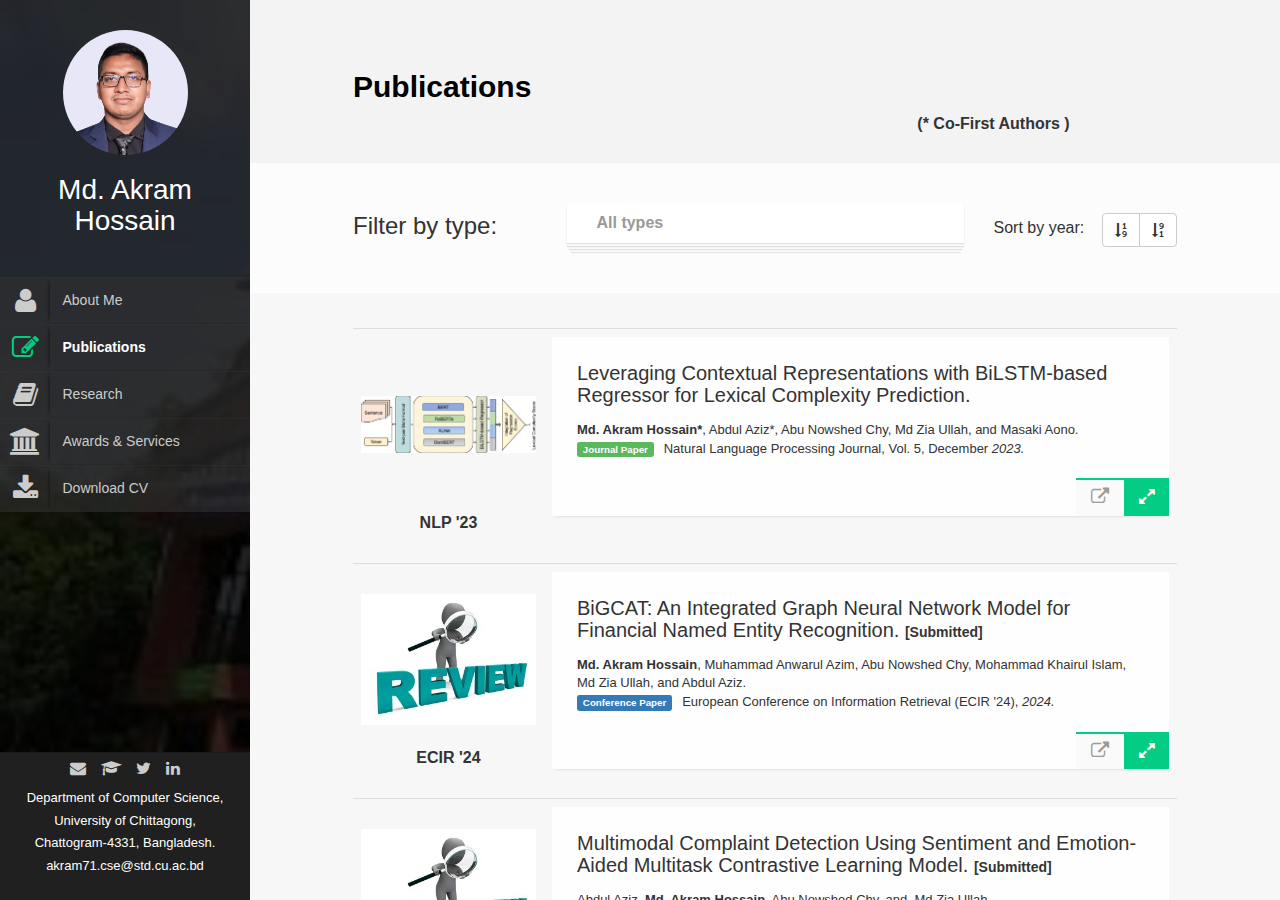
==== publication.html @ 268b3aa7 "update awards page" ====
<!DOCTYPE html>
<html lang="en">
    
<!-- Mirrored from www.cs.stanford.edu/~vinod/publication.html by HTTrack Website Copier/3.x [XR&CO'2014], Sat, 10 Jul 2021 14:26:37 GMT -->
<head>
        <title>Akram Hossain's publications</title>
        <meta http-equiv="Content-Type" content="text/html; charset=UTF-8">
        <meta name="author" content="owwwlab.com">
        <meta name="viewport" content="width=device-width, initial-scale=1, maximum-scale=1">
        
        <meta name="description" content="A theme for faculty profile page" />
        <meta name="keywords" content="faculty profile, theme,css, html, jquery, transition, transform, 3d, css3" />

        <link rel="shortcut icon" href="https://www.cs.stanford.edu/favicon.ico">

        <!--CSS styles-->
        <link rel="stylesheet" href="css/bootstrap.css">
        <link rel="stylesheet" href="css/font-awesome.min.css">  
        <link rel="stylesheet" href="css/perfect-scrollbar-0.4.5.min.css">
        <link rel="stylesheet" href="css/magnific-popup.css">
        <link rel="stylesheet" href="css/style.css">
        <link id="theme-style" rel="stylesheet" href="css/styles/default.css">

        
        <!--/CSS styles-->
        <!--Javascript files-->
        <script type="text/javascript" src="js/jquery-1.11.3.min.js"></script>
        <script type="text/javascript" src="js/TweenMax.min.js"></script>
        <script type="text/javascript" src="js/jquery.touchSwipe.min.js"></script>
        <script type="text/javascript" src="js/jquery.carouFredSel-6.2.1-packed.js"></script>
        
        <script type="text/javascript" src="js/modernizr.custom.63321.js"></script>
        <script type="text/javascript" src="js/jquery.dropdownit.js"></script>

        <script type="text/javascript" src="js/ScrollToPlugin.min.js"></script>

        <script type="text/javascript" src="js/bootstrap.min.js"></script>

        <script type="text/javascript" src="js/jquery.mixitup.min.js"></script>

        <script type="text/javascript" src="js/masonry.min.js"></script>

        <script type="text/javascript" src="js/perfect-scrollbar-0.4.5.with-mousewheel.min.js"></script>
        <script type="text/javascript" src="js/jquery.nicescroll.min.js"></script>
        
        <script type="text/javascript" src="js/magnific-popup.js"></script>
        <script type="text/javascript" src="js/custom.js"></script>

        <!--/Javascript files-->

    </head>
    <body>

        <div id="wrapper">
            <a href="#sidebar" class="mobilemenu"><i class="fa fa-reorder"></i></a>

            <div id="sidebar">
                <div id="sidebar-wrapper">
                    <div id="sidebar-inner">
                        <!-- Profile/logo section-->
                        <div id="profile" class="clearfix">
                            <div class="portrate hidden-xs"></div>
                            <div class="title">
                                <h2>Md. Akram Hossain</h2>
                                <!-- <h3>Stanford University</h3> -->
                                <!-- <h4><font color="white">vinodkpg@</font></h4> -->
                            </div>   
                        </div>
                        <!-- /Profile/logo section-->

                        <!-- Main navigation-->
                        <div id="main-nav">
                            <ul id="navigation">
                                <li>
                                  <a href="index.html">
                                    <i class="fa fa-user"></i>
                                    <div class="text">About Me</div>
                                  </a>
                                </li>  
                                
                      <!--           <li>
                                  <a href="research.html">
                                    <i class="fa fa-book"></i>
                                    <div class="text">Research</div>
                                  </a>
                                </li>  -->
                                
                                <li class="currentmenu">
                                  <a href="publication.html">
                                    <i class="fa fa-edit"></i>
                                    <div class="text">Publications</div>
                                  </a>
                                </li> 

                                <li>
                                    <a href="research.html">
                                      <i class="fa fa-book"></i>
                                      <div class="text">Research</div>
                                    </a>
                                </li>

                                <li>
                                  <a href="talks.html">
                                    <i class="fa fa-university"></i>
                                    <div class="text">Awards & Services</div>
                                  </a>
                                </li>

                                <!-- <li>
                                  <a href="teaching.html">
                                    <i class="fa fa-graduation-cap"></i>
                                    <div class="text">Teaching</div>
                                  </a>
                                </li> -->

                                <!-- <li>
                                  <a href="contact.html">
                                      <i class="fa fa-calendar"></i>
                                      <div class="text">Contact Me</div>
                                  </a>
                                </li> -->

                                <li class="external">
                                  <a href="Akram_cv.pdf">
                                      <i class="fa fa-download"></i>
                                      <div class="text">Download CV</div>
                                  </a>
                                </li>
                            </ul>
                        </div>
                        <!-- /Main navigation-->
                        <!-- Sidebar footer -->
                        <div id="sidebar-footer">
                            <div class="social-icons">
                                <ul>
                                    <!-- <li><a href=""><i class="fa fa-facebook"></i></a></li> -->
                                    <li><a href="mailto:akram.hossain.cse.cu@gmail.com"><i class="fa fa-envelope"></i></a></li>
                                    <li><a href="https://scholar.google.com/citations?user=VgYvKn0AAAAJ&hl=en"><i class='fa fa-graduation-cap'></i></a></li>
                                    <li><a href="https://twitter.com/AkramHossain_cu"><i class="fa fa-twitter"></i></a></li>
                                    <li><a href="https://www.linkedin.com/in/md-akram-hossain-661195199/"><i class="fa fa-linkedin"></i></a></li>
                                </ul>                                 
                            </div>
                        <div>
                            <font size="2.5" color="white">
                                Department of Computer Science, </br>
                                University of Chittagong, </br>
                                Chattogram-4331, Bangladesh. </br>
                                akram71.cse@std.cu.ac.bd </br>
                            </font>
                            </br>
                        </div>                    
                        </div>
                        <!-- /Sidebar footer -->
                    </div>
                </div>
            </div>

            <div id="main">
            
                <div id="publications" class="page">
                    <!-- <div class="page-container"> -->
                        <div class="pageheader">
                            <h2 class="title">Publications</h2>
                                                            <div class="col-sm-8 col-sm-offset-8 col-md-8 col-md-offset-8">
                                                               <strong>(* Co-First Authors )</strong> 
                                                            </div>                            
<!--                             <div class="headercontent">
                                <div class="section-container">
                                    <h2 class="title">Publications</h2>
                                </div>
                            </div> -->
                        </div>

                        <div class="pagecontents">
                            
                            <div class="section color-1" id="filters">
                                <div class="section-container">
                                    <div class="row">
                                        
                                        <div class="col-md-3">
                                            <h3>Filter by type:</h3>
                                        </div>
                                        <div class="col-md-6">
                                            <select id="cd-dropdown" name="cd-dropdown" class="cd-select">
                                                <option class="filter" value="all" selected>All types</option>
                                                <option class="filter" value="jpaper">Jounal Papers</option>
                                                <option class="filter" value="cpaper">Conference Papers</option>
                                                <option class="filter" value="wpaper">Workshop Papers</option>
                                                <!-- <option class="filter" value="dpaper">Demo Papers</option>
                                                <option class="filter" value="ppaper">Preprints</option> -->
                                                <!-- <option class="filter" value="bookchapter">Book Chapters</option> -->
                                                <!-- <option class="filter" value="book">Books</option> -->
                                                <option class="filter" value="report">Poster</option>
                                                <!-- <option class="filter" value="tpaper">Technical Papers</option> -->
                                            </select>
                                        </div>
                                        
                                        <div class="col-md-3" id="sort">
                                            <span>Sort by year:</span>
                                            <div class="btn-group pull-right"> 

                                                <button type="button" data-sort="data-year" data-order="desc" class="sort btn btn-default"><i class="fa fa-sort-numeric-asc"></i></button>
                                                <button type="button" data-sort="data-year" data-order="asc" class="sort btn btn-default"><i class="fa fa-sort-numeric-desc"></i></button>
                                            </div>
                                        </div>    
                                    </div>
                                </div>
                            </div>

                            <div class="section color-2" id="pub-grid">
                                <div class="section-container">
                                    
                                    <div class="row">
                                        <div class="col-md-12">
                                            <div class="pitems">

                                                <div class="item mix jpaper" data-year="2023.11">
                                                    <table class="table papers" style="margin-top: 15px;">
                                                    <tr>
                                                        <td><div class="pub_cont centerImage"><img class="fill-horiz" src="img/pubs/lcp_journal-2023.jpg"></div><center><strong>NLP '23</strong></center>
                                                        <!-- <div class="pub_cont centerImage"></div> -->
                                                        </td>
                                                        <td>
                                                            <div class="pubmain">
                                                                <div class="pubassets">
                                                                    
                                                                    <a href="#" class="pubcollapse">
                                                                        <i class="fa fa-expand"></i>
                                                                    </a>
                                                                    <a href="https://doi.org/10.1016/j.nlp.2023.100039" class="tooltips" title="External link" target="_blank">
                                                                        <i class="fa fa-external-link"></i>
                                                                    </a>
                                                                    <!-- <a href="https://pnas.altmetric.com/details/20836560/news" class="tooltips" title="News Media" target="_blank">
                                                                        <i class="fa fa-newspaper-o"></i>
                                                                    </a>     -->                                                                
                                                                    <!-- <a href="http://www.pnas.org/content/114/25/6521.full.pdf" class="tooltips" title="Download" target="_blank">
                                                                        <i class="fa fa-cloud-download"></i>
                                                                    </a> -->
                                                                    
                                                                </div>

                                                                <h4 class="pubtitle">Leveraging Contextual Representations with BiLSTM-based Regressor for Lexical Complexity Prediction. </h4>
                                                                <div class="pubauthor"><strong>Md. Akram Hossain*</strong>, Abdul Aziz*, Abu Nowshed Chy, Md Zia Ullah, and Masaki Aono.</div>
                                                                <div class="pubcite"><span class="label label-success">Journal Paper</span>Natural Language Processing Journal, Vol. 5, December <em>2023.</em></div>
                                                                </br>
                                                            </div>
                                                            <div class="pubdetails">
                                                                <h4>Abstract</h4>
                                                                <p>Lexical complexity prediction (LCP) determines the complexity level of words or phrases in a sentence. LCP has a significant impact on the enhancement of language translations, readability assessment, and text generation. However, the domain-specific technical word, the complex grammatical structure, the polysemy problem, the inter-word relationship, and dependencies make it challenging to determine the complexity of words or phrases. In this paper, we propose an integrated transformer regressor model named ITRM-LCP to estimate the lexical complexity of words and phrases where diverse contextual features are extracted from various transformer models. The transformer models are fine-tuned using the text-pair data. Then, a bidirectional LSTM-based regressor module is plugged on top of each transformer to learn the long-term dependencies and estimate the complexity scores. The predicted scores of each module are then aggregated to determine the final complexity score. We assess our proposed model using two benchmark datasets from shared tasks. Experimental findings demonstrate that our ITRM-LCP model obtains 10.2% and 8.2% improvement on the news and Wikipedia corpus of the CWI-2018 dataset, compared to the top-performing systems (DAT, CAMB, and TMU). Additionally, our ITRM-LCP model surpasses state-of-the-art LCP systems (DeepBlueAI, JUST-BLUE) by 1.5% and 1.34% for single and multi-word LCP tasks defined in the SemEval LCP-2021 task.</p>
                                                            </div>
                                                        </td>
                                                    </tr>
                                                    </table>
                                                </div>

                                                <div class="item mix cpaper" data-year="2023.10">
                                                    <table class="table papers" style="margin-top: 15px;">
                                                    <tr>
                                                        <td><div class="pub_cont centerImage"><img class="fill-horiz" src="img/pubs/inreview.jpg"></div><center><strong>ECIR '24</strong></center>
                                                        <!-- <div class="pub_cont centerImage"></div> -->
                                                        </td>
                                                        <td>
                                                            <div class="pubmain">
                                                                <div class="pubassets">
                                                                    
                                                                    <a href="#" class="pubcollapse">
                                                                        <i class="fa fa-expand"></i>
                                                                    </a>
                                                                    <a href="#" class="tooltips" title="External link" target="_blank">
                                                                        <i class="fa fa-external-link"></i>
                                                                    </a>
                                                                    <!-- <a href="https://pnas.altmetric.com/details/20836560/news" class="tooltips" title="News Media" target="_blank">
                                                                        <i class="fa fa-newspaper-o"></i>
                                                                    </a>     -->                                                                
                                                                    <!-- <a href="http://www.pnas.org/content/114/25/6521.full.pdf" class="tooltips" title="Download" target="_blank">
                                                                        <i class="fa fa-cloud-download"></i>
                                                                    </a> -->
                                                                    
                                                                </div>

                                                                <h4 class="pubtitle">BiGCAT: An Integrated Graph Neural Network Model for Financial Named Entity Recognition. <span class="custom-h6"><strong>[Submitted]</strong></span></h4>
                                                                <div class="pubauthor"><strong>Md. Akram Hossain</strong>, Muhammad Anwarul Azim, Abu Nowshed Chy, Mohammad Khairul Islam, Md Zia Ullah, and Abdul Aziz.</div>
                                                                <div class="pubcite"><span class="label label-primary">Conference Paper</span>European Conference on Information Retrieval (ECIR '24), <em>2024.</em></div>
                                                                </br>
                                                            </div>
                                                            <div class="pubdetails">
                                                                <h4>Abstract</h4>
                                                                <!-- <p>Metaphors are widely used in political rhetoric as an effective framing device. While the efficacy of specific metaphors such as the war metaphor in political discourse has been documented before, those studies often rely on small number of hand-coded instances of metaphor use. Larger-scale topic-agnostic studies are required to establish the general persuasiveness of metaphors as a device, and to shed light on the broader patterns that guide their persuasiveness. In this paper, we present a large-scale data-driven study of metaphors used in political discourse. We conduct this study on a publicly available dataset of over 85K posts made by 412 US politicians in their Facebook public pages, up until Feb 2017. Our contributions are threefold: we show evidence that metaphor use correlates with ideological leanings in complex ways that depend on concurrent political events such as winning or losing elections; we show that posts with metaphors elicit more engagement from their audience overall even after controlling for various socio-political factors such as gender and political party affiliation; and finally, we demonstrate that metaphoricity is indeed the reason for increased engagement of posts, through a fine-grained linguistic analysis of metaphorical vs. literal usages of 513 words across 70K posts.</p> -->
                                                            </div>
                                                        </td>
                                                    </tr>
                                                    </table>
                                                </div>  

                                                <div class="item mix cpaper" data-year="2023.10">
                                                    <table class="table papers" style="margin-top: 15px;">
                                                    <tr>
                                                        <td><div class="pub_cont centerImage"><img class="fill-horiz" src="img/pubs/inreview.jpg"></div><center><strong>NAACL '24</strong></center>
                                                        <!-- <div class="pub_cont centerImage"></div> -->
                                                        </td>
                                                        <td>
                                                            <div class="pubmain">
                                                                <div class="pubassets">
                                                                    
                                                                    <a href="#" class="pubcollapse">
                                                                        <i class="fa fa-expand"></i>
                                                                    </a>
                                                                    <a href="#" class="tooltips" title="External link" target="_blank">
                                                                        <i class="fa fa-external-link"></i>
                                                                    </a>
                                                                    <!-- <a href="https://pnas.altmetric.com/details/20836560/news" class="tooltips" title="News Media" target="_blank">
                                                                        <i class="fa fa-newspaper-o"></i>
                                                                    </a>     -->                                                                
                                                                    <!-- <a href="http://www.pnas.org/content/114/25/6521.full.pdf" class="tooltips" title="Download" target="_blank">
                                                                        <i class="fa fa-cloud-download"></i>
                                                                    </a> -->
                                                                    
                                                                </div>

                                                                <h4 class="pubtitle">Multimodal Complaint Detection Using Sentiment and Emotion-Aided Multitask Contrastive Learning Model. <span class="custom-h6"><strong>[Submitted]</strong></span></h4>
                                                                <div class="pubauthor">Abdul Aziz, <strong>Md. Akram Hossain</strong>, Abu Nowshed Chy, and, Md Zia Ullah.</div>
                                                                <div class="pubcite"><span class="label label-primary">Conference Paper</span>North American Chapter of the ACL (NAACL '24), <em>2024.</em></div>
                                                                </br>
                                                            </div>
                                                            <div class="pubdetails">
                                                                <h4>Abstract</h4>
                                                                <!-- <p>Metaphors are widely used in political rhetoric as an effective framing device. While the efficacy of specific metaphors such as the war metaphor in political discourse has been documented before, those studies often rely on small number of hand-coded instances of metaphor use. Larger-scale topic-agnostic studies are required to establish the general persuasiveness of metaphors as a device, and to shed light on the broader patterns that guide their persuasiveness. In this paper, we present a large-scale data-driven study of metaphors used in political discourse. We conduct this study on a publicly available dataset of over 85K posts made by 412 US politicians in their Facebook public pages, up until Feb 2017. Our contributions are threefold: we show evidence that metaphor use correlates with ideological leanings in complex ways that depend on concurrent political events such as winning or losing elections; we show that posts with metaphors elicit more engagement from their audience overall even after controlling for various socio-political factors such as gender and political party affiliation; and finally, we demonstrate that metaphoricity is indeed the reason for increased engagement of posts, through a fine-grained linguistic analysis of metaphorical vs. literal usages of 513 words across 70K posts.</p> -->
                                                            </div>
                                                        </td>
                                                    </tr>
                                                    </table>
                                                </div>

                                                <div class="item mix cpaper" data-year="2023.10">
                                                    <table class="table papers" style="margin-top: 15px;">
                                                    <tr>
                                                        <td><div class="pub_cont centerImage"><img class="fill-horiz" src="img/pubs/inreview.jpg"></div><center><strong>ECIR '24</strong></center>
                                                        <!-- <div class="pub_cont centerImage"></div> -->
                                                        </td>
                                                        <td>
                                                            <div class="pubmain">
                                                                <div class="pubassets">
                                                                    
                                                                    <a href="#" class="pubcollapse">
                                                                        <i class="fa fa-expand"></i>
                                                                    </a>
                                                                    <a href="#" class="tooltips" title="External link" target="_blank">
                                                                        <i class="fa fa-external-link"></i>
                                                                    </a>
                                                                    <!-- <a href="https://pnas.altmetric.com/details/20836560/news" class="tooltips" title="News Media" target="_blank">
                                                                        <i class="fa fa-newspaper-o"></i>
                                                                    </a>     -->                                                                
                                                                    <!-- <a href="http://www.pnas.org/content/114/25/6521.full.pdf" class="tooltips" title="Download" target="_blank">
                                                                        <i class="fa fa-cloud-download"></i>
                                                                    </a> -->
                                                                    
                                                                </div>

                                                                <h4 class="pubtitle">Sentiment and Emotion Analysis Using Transformer-based Multi-task Contrastive Learning Model on Code-mixed Tweets. <span class="custom-h6"><strong>[Submitted]</strong></span></h4>
                                                                <div class="pubauthor">Abdul Aziz, <strong>Md. Akram Hossain</strong>, and Abu Nowshed Chy.</div>
                                                                <div class="pubcite"><span class="label label-primary">Conference Paper</span>European Conference on Information Retrieval (ECIR '24), <em>2024.</em></div>
                                                                </br>
                                                            </div>
                                                            <div class="pubdetails">
                                                                <h4>Abstract</h4>
                                                                <!-- <p>Metaphors are widely used in political rhetoric as an effective framing device. While the efficacy of specific metaphors such as the war metaphor in political discourse has been documented before, those studies often rely on small number of hand-coded instances of metaphor use. Larger-scale topic-agnostic studies are required to establish the general persuasiveness of metaphors as a device, and to shed light on the broader patterns that guide their persuasiveness. In this paper, we present a large-scale data-driven study of metaphors used in political discourse. We conduct this study on a publicly available dataset of over 85K posts made by 412 US politicians in their Facebook public pages, up until Feb 2017. Our contributions are threefold: we show evidence that metaphor use correlates with ideological leanings in complex ways that depend on concurrent political events such as winning or losing elections; we show that posts with metaphors elicit more engagement from their audience overall even after controlling for various socio-political factors such as gender and political party affiliation; and finally, we demonstrate that metaphoricity is indeed the reason for increased engagement of posts, through a fine-grained linguistic analysis of metaphorical vs. literal usages of 513 words across 70K posts.</p> -->
                                                            </div>
                                                        </td>
                                                    </tr>
                                                    </table>
                                                </div>

                                                <div class="item mix wpaper" data-year="2023.9">
                                                    <table class="table papers" style="margin-top: 15px;">
                                                    <tr>
                                                        <td><div class="pub_cont centerImage"><img class="fill-horiz" src="img/pubs/checkthat2023.PNG"></div><center><strong>CheckThat! '23</strong></center>
                                                        <!-- <div class="pub_cont centerImage"></div> -->
                                                        </td>
                                                        <td>
                                                            <div class="pubmain">
                                                                <div class="pubassets">
                                                                    
                                                                    <a href="#" class="pubcollapse">
                                                                        <i class="fa fa-expand"></i>
                                                                    </a>
                                                                    <a href="https://www.dei.unipd.it/~faggioli/temp/CLEF2023-proceedings/paper-024.pdf" class="tooltips" title="External link" target="_blank">
                                                                        <i class="fa fa-external-link"></i>
                                                                    </a>
                                                                    <!-- <a href="https://pnas.altmetric.com/details/20836560/news" class="tooltips" title="News Media" target="_blank">
                                                                        <i class="fa fa-newspaper-o"></i>
                                                                    </a>     -->                                                                
                                                                    <!-- <a href="https://aclanthology.org/2022.case-1.19.pdf" class="tooltips" title="Download" target="_blank">
                                                                        <i class="fa fa-cloud-download"></i>
                                                                    </a> -->
                                                                    
                                                                </div>

                                                                <h4 class="pubtitle">CSECU-DSG at CheckThat! 2023: Transformer-based Fusion Approach for Multimodal and Multigenre Check-Worthiness. <span class="custom-h6"><strong>[1<sup>st</sup> place]</strong></span></h4>
                                                                <div class="pubauthor">Abdul Aziz, <strong>Md. Akram Hossain</strong>,  Abu Nowshed Chy.</div>
                                                                <div class="pubcite"><span class="label label-warning">Workshop Paper</span>CLEF workshop on Check-Worthiness, Subjectivity, Political Bias, Factuality, and Authority of News Articles and Their Sources (CheckThat!), <em>2023.</em></div>
                                                                </br>
                                                            </div>
                                                            <div class="pubdetails">
                                                                <h4>Abstract</h4>
                                                                <p>Check-worthiness is identifying verifiable factual claims present or not in content. It might be beneficial to automatically verify the political discourses, social media posts, and newspaper content. However, the multifaceted nature and hidden meaning of the content make it difficult to automatically identify the factual claims. To address these challenges, CheckThat! 2023 introduced a task to build automatic Check-worthiness classifiers in tweets with multimodal and multigenre settings. This paper presented our participation in CheckThat! 2023 Task 1. We perform fine-tuning on language-specific and vision pretrained transformer models to extract the visual-contextualized or contextualized features representation for the multimodal and multigenre check-worthiness task. We add a BiLSTM layer on top of the contextual features and concatenate it with the other visual or contextualized features to get an enrich unified representation. Later, we employ a multi-sample dropout strategy to predict a more accurate class label. Experimental results show that our proposed method achieved competitive performance among the participants and obtained 1st place in the multimodal Arabic check-worthiness task.</p>
                                                            </div>
                                                        </td>
                                                    </tr>
                                                    </table>
                                                </div>

                                                <div class="item mix wpaper" data-year="2023.7">
                                                    <table class="table papers" style="margin-top: 15px;">
                                                    <tr>
                                                        <td><div class="pub_cont centerImage"><img class="fill-horiz" src="img/pubs/valueval2023.PNG"></div><center><strong>SemEval '23</strong></center>
                                                        <!-- <div class="pub_cont centerImage"></div> -->
                                                        </td>
                                                        <td>
                                                            <div class="pubmain">
                                                                <div class="pubassets">
                                                                    
                                                                    <a href="#" class="pubcollapse">
                                                                        <i class="fa fa-expand"></i>
                                                                    </a>
                                                                    <a href="https://aclanthology.org/2023.semeval-1.274.pdf" class="tooltips" title="External link" target="_blank">
                                                                        <i class="fa fa-external-link"></i>
                                                                    </a>
                                                                    <!-- <a href="https://pnas.altmetric.com/details/20836560/news" class="tooltips" title="News Media" target="_blank">
                                                                        <i class="fa fa-newspaper-o"></i>
                                                                    </a>     -->                                                                
                                                                    <!-- <a href="https://aclanthology.org/2022.case-1.19.pdf" class="tooltips" title="Download" target="_blank">
                                                                        <i class="fa fa-cloud-download"></i>
                                                                    </a> -->
                                                                    
                                                                </div>

                                                                <h4 class="pubtitle">CSECU-DSG at SemEval-2023 Task 4: Fine-tuning DeBERTa Transformer Model with Cross-fold Training and Multi-sample Dropout for Human Values Identification.</h4>
                                                                <div class="pubauthor"><strong>Md. Akram Hossain*</strong>,  Abdul Aziz*, Abu Nowshed Chy.</div>
                                                                <div class="pubcite"><span class="label label-warning">Workshop Paper</span>SemEval workshop on Multi-lingual Human Value Detection in Texts (ValueEval), <em>2023.</em></div>
                                                                </br>
                                                            </div>
                                                            <div class="pubdetails">
                                                                <h4>Abstract</h4>
                                                                <p>Human values identification from a set of argument is becoming a prominent area of research in argument mining. Among some options, values convey what may be the most desirable and widely accepted answer. The diversity of human beliefs, random texture and implicit meaning within the arguments makes it more difficult to identify human values from the arguments. To address these challenges, SemEval-2023 Task 4 introduced a shared task ValueEval focusing on identifying human values categories based on given arguments. This paper presents our participation in this task where we propose a finetuned DeBERTa transformers-based classification approach to identify the desire human value category. We utilize different training strategy with the finetuned DeBERTa model to enhance contextual representation on this downstream task. Our proposed method achieved competitive performance among the participants’ methods.</p>
                                                            </div>
                                                        </td>
                                                    </tr>
                                                    </table>
                                                </div>

                                                <div class="item mix wpaper" data-year="2022.12">
                                                    <table class="table papers" style="margin-top: 15px;">
                                                    <tr>
                                                        <td><div class="pub_cont centerImage"><img class="fill-horiz" src="img/pubs/alta2022.PNG"></div><center><strong>ALTA '22</strong></center>
                                                        <!-- <div class="pub_cont centerImage"></div> -->
                                                        </td>
                                                        <td>
                                                            <div class="pubmain">
                                                                <div class="pubassets">
                                                                    
                                                                    <a href="#" class="pubcollapse">
                                                                        <i class="fa fa-expand"></i>
                                                                    </a>
                                                                    <a href="https://aclanthology.org/2022.alta-1.21.pdf" class="tooltips" title="External link" target="_blank">
                                                                        <i class="fa fa-external-link"></i>
                                                                    </a>
                                                                    <!-- <a href="https://pnas.altmetric.com/details/20836560/news" class="tooltips" title="News Media" target="_blank">
                                                                        <i class="fa fa-newspaper-o"></i>
                                                                    </a>     -->                                                                
                                                                    <!-- <a href="https://aclanthology.org/2022.case-1.19.pdf" class="tooltips" title="Download" target="_blank">
                                                                        <i class="fa fa-cloud-download"></i>
                                                                    </a> -->
                                                                    
                                                                </div>

                                                                <h4 class="pubtitle">Enhancing the DeBERTa Transformers Model for Classifying Sentences from Biomedical Abstracts. <span class="custom-h6"><strong>[2<sup>nd</sup> place]</strong></span></h4>
                                                                <div class="pubauthor"><strong>Md. Akram Hossain*</strong>,  Abdul Aziz*, Abu Nowshed Chy.</div>
                                                                <div class="pubcite"><span class="label label-warning">Workshop Paper</span>ALTA workshop on automatic sentence classifiers that can map the content of biomedical abstracts into a set of pre-defined categories, which are used for Evidence-Based Medicine (EBM), <em>2022.</em></div>
                                                                </br>
                                                            </div>
                                                            <div class="pubdetails">
                                                                <h4>Abstract</h4>
                                                                <p>Evidence-based medicine (EBM) is defined as making clinical decisions about individual patients based on the best available evidence. It is beneficial for making better clinical decisions, caring for patients and providing information about the therapy, prognosis, diagnosis, and other health care and  clinical issues. However, it is a challenging task to build an automatic sentence classifier for EBM owing to a lack of clinical context, uncertainty in medical knowledge, difficulty in finding the best evidence, and domain-specific words in the abstract of medical articles. To address these challenges, ALTA 2022 introduced a task to build automatic sentence classifiers for EBM that can map the content of biomedical abstracts into a set of pre-defined categories. This paper presents our participation in this task where we propose a transformers based classification approach to identify the category of the content from biomedical abstracts. We perform fine-tuning on DeBERTa pre-trained transformers model to extract the contextualized features representation. Later, we employ a multi-sample dropout strategy and 5-fold cross fold training to predict more accurate class label. Experimental results show that our proposed method achieved the competitive performance among the participants.</p>
                                                            </div>
                                                        </td>
                                                    </tr>
                                                    </table>
                                                </div>


                                                <div class="item mix wpaper" data-year="2022.12">
                                                    <table class="table papers" style="margin-top: 15px;">
                                                    <tr>
                                                        <td><div class="pub_cont centerImage"><img class="fill-horiz" src="img/pubs/case2021.PNG"></div><center><strong>CASE '22</strong></center>
                                                        <!-- <div class="pub_cont centerImage"></div> -->
                                                        </td>
                                                        <td>
                                                            <div class="pubmain">
                                                                <div class="pubassets">
                                                                    
                                                                    <a href="#" class="pubcollapse">
                                                                        <i class="fa fa-expand"></i>
                                                                    </a>
                                                                    <a href="https://aclanthology.org/2022.case-1.19.pdf" class="tooltips" title="External link" target="_blank">
                                                                        <i class="fa fa-external-link"></i>
                                                                    </a>
                                                                    <!-- <a href="https://pnas.altmetric.com/details/20836560/news" class="tooltips" title="News Media" target="_blank">
                                                                        <i class="fa fa-newspaper-o"></i>
                                                                    </a>     -->                                                                
                                                                    <!-- <a href="https://aclanthology.org/2022.case-1.19.pdf" class="tooltips" title="Download" target="_blank">
                                                                        <i class="fa fa-cloud-download"></i>
                                                                    </a> -->
                                                                    
                                                                </div>

                                                                <h4 class="pubtitle">CSECU-DSG @ Causal News Corpus 2022: Fusion of RoBERTa Transformers Variants for Causal Event Classification. <span class="custom-h6"><strong>[1<sup>st</sup> place]</strong></span></h4>
                                                                <div class="pubauthor"><strong>Md. Akram Hossain*</strong>,  Abdul Aziz*, Abu Nowshed Chy.</div>
                                                                <div class="pubcite"><span class="label label-warning">Workshop Paper</span>CASE @ EMNLP | Challenges and Applications of Automated Extraction 
                                                                    of Socio-political Events from Text, <em>2022.</em></div>
                                                                </br>
                                                            </div>
                                                            <div class="pubdetails">
                                                                <h4>Abstract</h4>
                                                                <p>Identifying cause-effect relationships in sentences is one of the formidable tasks to tackle the challenges of inference and understanding of natural language. However, the diversity of word semantics and sentence structure makes it challenging to determine the causal relationship effectively. To address these challenges, CASE-2022 shared task 3 introduced a task focusing on event causality identification with causal news corpus. This paper presents our participation in this task, especially in subtask 1 which is the causal event classification task. To tackle the task challenge, we propose a unified neural model through exploiting two fine-tuned transformer models including RoBERTa and Twitter-RoBERTa. For the score fusion, we combine the prediction scores of each component model using weighted arithmetic mean to generate the probability score for class label identification. The experimental results showed that our proposed method achieved the top performance (ranked 1st) among the participants.</p>
                                                            </div>
                                                        </td>
                                                    </tr>
                                                    </table>
                                                </div>  

                                                <div class="item mix wpaper" data-year="2022.7">
                                                    <table class="table papers" style="margin-top: 15px;">
                                                    <tr>
                                                        <td><div class="pub_cont centerImage"><img class="fill-horiz" src="img/pubs/pretens2022.PNG"></div><center><strong>SemEval '22</strong></center>
                                                        <!-- <div class="pub_cont centerImage"></div> -->
                                                        </td>
                                                        <td>
                                                            <div class="pubmain">
                                                                <div class="pubassets">
                                                                    
                                                                    <a href="#" class="pubcollapse">
                                                                        <i class="fa fa-expand"></i>
                                                                    </a>
                                                                    <a href="https://aclanthology.org/2022.semeval-1.32.pdf" class="tooltips" title="External link" target="_blank">
                                                                        <i class="fa fa-external-link"></i>
                                                                    </a>
                                                                    <!-- <a href="https://pnas.altmetric.com/details/20836560/news" class="tooltips" title="News Media" target="_blank">
                                                                        <i class="fa fa-newspaper-o"></i>
                                                                    </a>     -->                                                                
                                                                    <!-- <a href="https://aclanthology.org/2022.case-1.19.pdf" class="tooltips" title="Download" target="_blank">
                                                                        <i class="fa fa-cloud-download"></i>
                                                                    </a> -->
                                                                    
                                                                </div>

                                                                <h4 class="pubtitle">CSECU-DSG at SemEval-2022 Task 3: Investigating the Taxonomic Relationship Between Two Arguments using Fusion of Multilingual Transformer Models. <span class="custom-h6"><strong>[4<sup>th</sup> place]</strong></span></h4>
                                                                <div class="pubauthor"><strong>Md. Akram Hossain*</strong>,  Abdul Aziz*, Abu Nowshed Chy.</div>
                                                                <div class="pubcite"><span class="label label-warning">Workshop Paper</span>SemEval 2022 Task 3: PreTENS | identifying presupposed taxonomies.</div>
                                                                </br>
                                                            </div>
                                                            <div class="pubdetails">
                                                                <h4>Abstract</h4>
                                                                <p>Recognizing lexical relationships between words is one of the formidable tasks in computational linguistics. It plays a vital role in the improvement of various NLP tasks. However, the diversity of word semantics, sentence structure as well as word order information make it challenging to distill the relationship effectively. To address these challenges, SemEval-2022 Task 3 introduced a shared task PreTENS focusing on semantic competence to determine the taxonomic relations between two nominal arguments. This paper presents our participation in this task where we proposed an approach through exploiting an ensemble of multilingual transformer methods. We employed two fine-tuned multilingual transformer models including XLM-RoBERTa and mBERT to train our model. To enhance the performance of individual models, we fuse the predicted probability score of these two models using weighted arithmetic mean to generate a unified probability score. The experimental results showed that our proposed method achieved competitive performance among the participants’ methods.</p>
                                                            </div>
                                                        </td>
                                                    </tr>
                                                    </table>
                                                </div>

                                                <div class="item mix wpaper" data-year="2022.7">
                                                    <table class="table papers" style="margin-top: 15px;">
                                                    <tr>
                                                        <td><div class="pub_cont centerImage"><img class="fill-horiz" src="img/pubs/multiconer2022.PNG"></div><center><strong>SemEval '22</strong></center>
                                                        <!-- <div class="pub_cont centerImage"></div> -->
                                                        </td>
                                                        <td>
                                                            <div class="pubmain">
                                                                <div class="pubassets">
                                                                    
                                                                    <a href="#" class="pubcollapse">
                                                                        <i class="fa fa-expand"></i>
                                                                    </a>
                                                                    <a href="https://aclanthology.org/2022.semeval-1.213.pdf" class="tooltips" title="External link" target="_blank">
                                                                        <i class="fa fa-external-link"></i>
                                                                    </a>
                                                                    <!-- <a href="https://pnas.altmetric.com/details/20836560/news" class="tooltips" title="News Media" target="_blank">
                                                                        <i class="fa fa-newspaper-o"></i>
                                                                    </a>     -->                                                                
                                                                    <!-- <a href="https://aclanthology.org/2022.case-1.19.pdf" class="tooltips" title="Download" target="_blank">
                                                                        <i class="fa fa-cloud-download"></i>
                                                                    </a> -->
                                                                    
                                                                </div>

                                                                <h4 class="pubtitle">CSECU-DSG at SemEval-2022 Task 11: Identifying the Multilingual Complex Named Entity in Text Using Stacked Embeddings and Transformer based Approach.</h4>
                                                                <div class="pubauthor"><strong>Md. Akram Hossain*</strong>,  Abdul Aziz*, Abu Nowshed Chy.</div>
                                                                <div class="pubcite"><span class="label label-warning">Workshop Paper</span>SemEval 2022 Task 11: MultiCoNER | Multilingual Complex Named Entity Recognition.</div>
                                                                </br>
                                                            </div>
                                                            <div class="pubdetails">
                                                                <h4>Abstract</h4>
                                                                <p>Recognizing complex and ambiguous named entities (NEs) is one of the formidable tasks in the NLP domain. However, the diversity of linguistic constituents, syntactic structure, semantic ambiguity as well as differences from traditional NEs make it challenging to identify the complex NEs. To address these challenges, SemEval-2022 Task 11 introduced a shared task MultiCoNER focusing on complex named entity recognition in multilingual settings. This paper presents our participation in this task where we propose two different approaches including a BiLSTM-CRF model with stacked-embedding strategy and a transformer-based approach. Our proposed method achieved competitive performance among the participants’ methods in a few languages.</p>
                                                            </div>
                                                        </td>
                                                    </tr>
                                                    </table>
                                                </div>

                                                <div class="item mix wpaper" data-year="2021.8">
                                                    <table class="table papers" style="margin-top: 15px;">
                                                    <tr>
                                                        <td><div class="pub_cont centerImage"><img class="fill-horiz" src="img/pubs/lcp2021.PNG"></div><center><strong>SemEval '21</strong></center>
                                                        <!-- <div class="pub_cont centerImage"></div> -->
                                                        </td>
                                                        <td>
                                                            <div class="pubmain">
                                                                <div class="pubassets">
                                                                    
                                                                    <a href="#" class="pubcollapse">
                                                                        <i class="fa fa-expand"></i>
                                                                    </a>
                                                                    <a href="https://aclanthology.org/2021.semeval-1.80.pdf" class="tooltips" title="External link" target="_blank">
                                                                        <i class="fa fa-external-link"></i>
                                                                    </a>
                                                                    <!-- <a href="https://pnas.altmetric.com/details/20836560/news" class="tooltips" title="News Media" target="_blank">
                                                                        <i class="fa fa-newspaper-o"></i>
                                                                    </a>     -->                                                                
                                                                    <!-- <a href="https://aclanthology.org/2022.case-1.19.pdf" class="tooltips" title="Download" target="_blank">
                                                                        <i class="fa fa-cloud-download"></i>
                                                                    </a> -->
                                                                    
                                                                </div>

                                                                <h4 class="pubtitle">CSECU-DSG at SemEval-2021 Task 1: Fusion of Transformer Models for Lexical Complexity Prediction.</h4>
                                                                <div class="pubauthor"><strong>Md. Akram Hossain*</strong>,  Abdul Aziz*, Abu Nowshed Chy.</div>
                                                                <div class="pubcite"><span class="label label-warning">Workshop Paper</span>SemEval 2021 Task 1: LCP | Lexical Complexity Prediction.</div>
                                                                </br>
                                                            </div>
                                                            <div class="pubdetails">
                                                                <h4>Abstract</h4>
                                                                <p>Lexical complexity prediction (LCP) conveys the anticipation of the complexity level of a token or a set of tokens in a sentence. It plays a vital role in the improvement of various NLP tasks including lexical simplification, translations, and text generation. However, multiple meaning of a word in multiple circumstances, grammatical complex structure, and the mutual dependency of words in a sentence make it difficult to estimate the lexical complexity. To address these challenges, SemEval-2021 Task 1 introduced a shared task focusing on LCP and this paper presents our participation in this task. We proposed a transformer-based approach with sentence pair regression. We employed two fine-tuned transformer models. Including BERT and RoBERTa to train our model and fuse their predicted score to the complexity estimation. Experimental results demonstrate that our proposed method achieved competitive performance compared to the participants’ systems.</p>
                                                            </div>
                                                        </td>
                                                    </tr>
                                                    </table>
                                                </div>

                                                <div class="item mix wpaper" data-year="2020.12">
                                                    <table class="table papers" style="margin-top: 15px;">
                                                    <tr>
                                                        <td><div class="pub_cont centerImage"><img class="fill-horiz" src="img/pubs/cerex2020.PNG"></div><center><strong>FIRE '20</strong></center>
                                                        <!-- <div class="pub_cont centerImage"></div> -->
                                                        </td>
                                                        <td>
                                                            <div class="pubmain">
                                                                <div class="pubassets">
                                                                    
                                                                    <a href="#" class="pubcollapse">
                                                                        <i class="fa fa-expand"></i>
                                                                    </a>
                                                                    <a href="https://ceur-ws.org/Vol-2826/T6-2.pdf" class="tooltips" title="External link" target="_blank">
                                                                        <i class="fa fa-external-link"></i>
                                                                    </a>
                                                                    <!-- <a href="https://pnas.altmetric.com/details/20836560/news" class="tooltips" title="News Media" target="_blank">
                                                                        <i class="fa fa-newspaper-o"></i>
                                                                    </a>     -->                                                                
                                                                    <!-- <a href="https://aclanthology.org/2022.case-1.19.pdf" class="tooltips" title="Download" target="_blank">
                                                                        <i class="fa fa-cloud-download"></i>
                                                                    </a> -->
                                                                    
                                                                </div>

                                                                <h4 class="pubtitle">Feature Fusion with Hand-crafted and Transfer Learning Embeddings for Cause-Effect Relation Extraction. <span class="custom-h6"><strong>[1<sup>st</sup> place]</strong></span> </h4>
                                                                <div class="pubauthor"><strong>Md. Akram Hossain*</strong>,  Abdul Aziz*, Abu Nowshed Chy.</div>
                                                                <div class="pubcite"><span class="label label-warning">Workshop Paper</span>CEREX @ FIRE | Cause Effect Relation Extraction, ,<em>2020</em>.</div>
                                                                </br>
                                                            </div>
                                                            <div class="pubdetails">
                                                                <h4>Abstract</h4>
                                                                <p>Cause-effect relation extraction is the problem of detecting causal relations expressed in a text. The extraction of causal-relations from texts might be beneficial for the improvement of various natural language processing (NLP) tasks including Q/A, text-summarization, opinion mining, and event analysis. However, cause-effect relation in the text is sparse, ambiguous, sometimes implicit, and has a linguistically complex construct. To address these challenges FIRE-2020 introduced a shared task focusing on cause-effect relation extraction (CEREX). We propose a feature based supervised classification model with a naive rule-based classifier. We define a set of rules based on a causal connective dictionary and stop-words. Besides, we use a fusion of hand-crafted features and transfer learning embeddings to train our SVM based supervised classification model. Experimental results exhibit that our proposed method achieved the topnotch performance for cause-effect relation extraction and causal word annotation.</p>
                                                            </div>
                                                        </td>
                                                    </tr>
                                                    </table>
                                                </div>

                                                <div class="item mix report" data-year="2023.7">
                                                    <table class="table papers" style="margin-top: 15px;">
                                                    <tr>
                                                        <td><div class="pub_cont centerImage"><img class="fill-horiz" src="img/pubs/poster.PNG"></div><center><strong></strong></center></td>
                                                        <td>
                                                            <div class="pubmain">
                                                                <div class="pubassets">
                                                                    
                                                                    <!-- <a href="#" class="pubcollapse">
                                                                        <i class="fa fa-expand"></i>
                                                                    </a> -->
                                                                    <a href="poster.pdf" class="tooltips" title="External link" target="_blank">
                                                                        <i class="fa fa-external-link"></i>
                                                                    </a>
<!--                                                                     <a href="http://www.aclweb.org/anthology/E17-1017" class="tooltips" title="Download" target="_blank">
                                                                        <i class="fa fa-cloud-download"></i>
                                                                    </a>
 -->                                                                    
                                                                </div>

                                                                <h4 class="pubtitle">BiGCAT: An Integrated Graph Neural Network Model for Financial Named Entity Recognition.</h4>
                                                                <div class="pubauthor"><strong>Md. Akram Hossain</strong>, Muhammad Anwarul Azim, Abu Nowshed Chy, and Mohammad Khairul Islam.</div>
                                                                <div class="pubcite"><span class="label label-default">Poster</span>B.Sc. Engineering thesis predefence poster presentation in Department of CSE, University of Chittagong. Bangladesh, 2023.</div>
                                                                </br>
                                                            </div>
                                                            <!-- <div class="pubdetails">
                                                                <h4>Abstract</h4>
                                                                <p>Computationally modeling the evolution of science by tracking how scientific topics rise and fall over time has important implications for research funding and public policy. However, little is known about the mechanisms underlying topic growth and decline. We investigate the role of rhetorical framing: whether the rhetorical role or function that authors ascribe to topics (as methods, as goals, as results, etc.) relates to the historical trajectory of the topics. We train topic models and a rhetorical function classifier to map topic models onto their rhetorical roles in 2.4 million abstracts from the Web of Science from 1991-2010. We find that a topic’s rhetorical function is highly predictive of its eventual growth or decline. For example, topics that are rhetorically described as results tend to be in decline, while topics that function as methods tend to be in early phases of growth.</p>
                                                            </div> -->
                                                        </td>
                                                    </tr>
                                                    </table>
                                                </div>



                                                

                                            </div>
                                        </div>
                                    </div>

                                </div>
                            </div>

                        </div>
                    </div>
                </div>

                
            </div>
        </div>
    </body>

<!-- Mirrored from www.cs.stanford.edu/~vinod/publication.html by HTTrack Website Copier/3.x [XR&CO'2014], Sat, 10 Jul 2021 14:35:21 GMT -->
</html>
---- css/style.css ----
/* General styles
 **************************************************/
@font-face {
	font-family: 'Lato';
	font-style: normal;
	font-weight: 300;
	src: local('Lato Light'), local('Lato-Light'), url(http://themes.googleusercontent.com/static/fonts/lato/v6/KT3KS9Aol4WfR6Vas8kNcg.woff) format('woff');
}

@font-face {
	font-family: 'Lato';
	font-style: normal;
	font-weight: 400;
	src: local('Lato Regular'), local('Lato-Regular'), url(http://themes.googleusercontent.com/static/fonts/lato/v6/9k-RPmcnxYEPm8CNFsH2gg.woff) format('woff');
}

@font-face {
	font-family: 'Lato';
	font-style: normal;
	font-weight: 900;
	src: local('Lato Black'), local('Lato-Black'), url(http://themes.googleusercontent.com/static/fonts/lato/v6/BVtM30trf7q_jfqYeHfjtA.woff) format('woff');
}

@font-face {
	font-family: 'Lato';
	font-style: italic;
	font-weight: 400;
	src: local('Lato Italic'), local('Lato-Italic'), url(http://themes.googleusercontent.com/static/fonts/lato/v6/oUan5VrEkpzIazlUe5ieaA.woff) format('woff');
}

body {
	font-size: 16px;
	font-family: 'Lato', sans-serif;
	font-weight: 400;
	background: #4D4D4D;
}

a,a:hover,a:focus {
	text-decoration: none;
	outline: 0;
}

h1,h2,h3,h4,h5,h6,.h1,.h2,.h3,.h4,.h5,.h6 {
	font-family: "Lato", Helvetica, Arial, sans-serif;
	font-weight: 300;
}
/* mobile menu
 **************************************************/
.mobilemenu {
	position: fixed;
	top: 5px;
	left: 5px;
	right: 0;
	z-index: 1002;
	font-size: 30px;
	padding: 2px 10px;
	background: #2b2b2b;
	display: block;
	width: 50px;
	height: 50px;
	color: #fff;
	display: none;
	text-align: center;
}

.mobilemenu:hover,.mobilemenu:focus {
	color: #fff;
}


/* layout
 **************************************************/
#sidebar{
	position: fixed;
	width:250px;
	background: #2b2b2b;
	top: 0;
	left: 0;
	bottom: 0;
	background-image: url(../img/personal/csecu.jpeg);
	background-repeat: no-repeat;
	background-size: cover;
	background-position: left center;
}

#sidebar:before{
	content:'';
	position:absolute;
	top:0;
	left:0;
	bottom:0;
	right:0;
	background-color: #000;
	opacity: 0.8;
}

#sidebar-wrapper{
	position: relative;
	height: 100%;
	width: 100%;
	overflow-y: auto;
	-webkit-overflow-scrolling: touch;
}

#sidebar-inner{
  position: relative;
  min-height: 100%;
}

#main-nav {
	position: relative;
	text-align: left;
	width: 100%;
	padding-bottom: 0;

}

#main {
	position: absolute;
	left: 250px;
	right: 0;
	top: 0;
	bottom: 0;
	background: #fefefe;
	overflow: hidden;
	-webkit-overflow-scrolling: touch;
}

.page {
	overflow: auto;
	position: absolute;
	top: 0;
	left: 0px;
	bottom: 0;
	width: 100%;
	background-color: #f7f7f7;
	-webkit-overflow-scrolling: touch;
}

.home {
	left: 0px;
	z-index: 0;
	width: 100%;
}

#overlay {
	position: absolute;
	top: 0;
	left: 0px;
	bottom: 0;
	right: 0px;
	background-color: #000;
	-ms-filter: "progid:DXImageTransform.Microsoft.Alpha(Opacity=25)";
	filter: alpha(opacity=25);
	opacity: 0.25;
	display: none;
	z-index: 300;
	cursor: crosshair;
	cursor: url(https://cs.stanford.edu/index.php), auto;
}

#runner {
	position: absolute;
	width: 30px;
	height: 20px;
	color: #fff;
	font-size: 20px;
	z-index: 2000;
}

.currentpage {
	-webkit-box-shadow: -2px 0 4px -2px rgba(0,0,0,.25);
	box-shadow: -2px 0 4px -2px rgba(0,0,0,.25);
}


/* sidebar
 **************************************************/
#nav-container {
	position: relative;
	padding-bottom: 75px;
	bottom: 0;
	height: 100%;
}

#profile {
	text-align: center;
	padding: 30px 10px;
	position: relative;
}

#profile .portrate {
	background-image: url("../img/personal/personal-image.png");
	width: 125px;
	margin: 0 auto;
	height: 125px;
	border-radius: 50%;

	-webkit-background-size: cover;
	-moz-background-size: cover;
	background-size: cover;
}

#profile .title h2 {
	font-size: 28px;
	font-weight: 300;
	color: #fff;
	margin: 20px 0 10px 0;
}

#profile .title h3 {
	font-size: 18px;
	font-weight: 300;
	color: #aaa;
	margin: 0px 0 10px 0;
}

ul#navigation {
	padding: 0;
	margin: 0;
}

ul#navigation > li {
	display: block;
	float: none;
	clear: both;
	background: #303030;
	border-top: 1px solid #373737;
	border-bottom: 1px solid #2B2B2B;
	cursor: pointer;
	background-color: rgba(48, 48, 48, 0.6) !important;
	border-top: 1px solid rgba(55, 55, 55, 0.4) !important;
 	border-bottom: 1px solid rgba(43, 43, 43, 0.4) !important;
}

ul#navigation > li > a {
	color: #ccc;
	font-size: 14px;
}

ul#navigation li:hover,ul#navigation li:focus {
	background-color: rgba(54, 54, 54, 0.1) !important;
}

ul#navigation li:hover a,ul#navigation li:focus a {
	color: #f7f7f7;
}

ul#navigation .currentmenu {
	font-weight: bold;
}

ul#navigation li.currentmenu a {
	color: #fff;
}

/*ul#navigation li.external:hover .fa, ul#navigation li.currentmenu .fa{
	color: #03cc85;
}*/

ul#navigation li.currentmenu {
	background: #363636;
	border-top: 1px solid #3d3d3d;
	border-bottom: 1px solid #252525;
}


ul#navigation li .text {
	padding-left: 5%;
	margin-left: 50px;
	line-height: 45px;

	-webkit-box-shadow: -3px 0 5px -4px #000;
	box-shadow: -3px 0 5px -4px #000;
}

ul#navigation li .fa {
	float: left;
	line-height: 45px;
	width: 50px;
	text-align: center;
	font-size: 27px;
}

#sidebar-footer{
	position: absolute;
	bottom: 0;
	left: 0;
	width: 100%;
	background: #202020;
	border-top: 1px solid #1A1A1A;
	text-align: center;
  	overflow: hidden;
}

.social-icons ul {
	padding: 0 20px;
	margin: 0;
	list-style: none;
	text-align: center;
}

.social-icons li {
	/* float: left; */
	/* width: 33%; */
	padding: 5px;
	text-align: center;
	display: inline-block;
}

.social-icons a {
	color: #ccc;
}

.social-icons a:hover,.social-icons a:focus {
	color: #fff;
}

.social-icons i {
	font-size: 16px;
}

.smallsocial-icons ul {
	padding: 0 20px;
	margin: 0;
	list-style: none;
	text-align: center;
}

.smallsocial-icons li {
	/* float: left; */
	/* width: 33%; */
	padding: 5px;
	text-align: center;
	display: inline-block;
}

.smallsocial-icons a {
	color: #63e7bb;
}

.smallsocial-icons a:hover,.social-icons a:focus {
	color: #6eb2f3;
}

.smallsocial-icons i {
	font-size: 16px;
}

#copyright{
	text-align:center;
	font-size:0.7em;
	color: #8E8E8E;
	margin-bottom: 5px;
}
/* page specifics
 **************************************************/
.page-container {
	position: relative;
}

.pageheader {
	background: #f3f3f3;
	position: relative;
	padding: 60px 0 45px 0;
}

.headercontent .title {
	font-size: 50px;
	margin-bottom: 25px;
	border-bottom: 1px solid #ccc;
	padding: 0 0 20px 0;
}
.headercontent .title.noborder{
	border:none;
}
.headercontent .subtitle {
	border-bottom: 1px solid #ccc;
	margin: 0 0 10px 0;
	padding: 5px 0;
}

.headercontent .subtitle h3 {
	margin: 0;
	padding: 0;
}

.page .section{
	padding: 70px 0;
	position: relative;
}

.section-container {
	padding: 0 10%;
}

.color-1 {
	background: #fcfcfc;
}

.color-2 {
	background: #f7f7f7;
}

.color-3 {
	background: #2c2c2d;
	color: #fff;
}

.color-4 {
	background: #000;
}

.section .title {
	border-bottom: 1px solid #ccc;
	margin: 0 0 30px 0;
	padding: 20px 0;
}

.section .title h3 {
	padding: 0;
	margin: 0;
	font-size: 26px;
}


.biothumb{position: relative;}
.biothumb .overlay{
	position: absolute;
	width: 100%;
	color:#fff;
	bottom: 0;
	background-color: black;
	background-color: rgba(0,0,0,0.5);
	padding:25px;
}

.biothumb .overlay h1{
	font-size: 45px;
}

.fixedbg{
	padding: 70px 0;
    position: relative;
    margin: 0;
	background-position: center;
    background-repeat: no-repeat;
    background-size: cover !important;
}

.fixedbg.parallax{
    background-attachment: fixed !important;
}

.fixedbg .heading{
	font-size: 28px;
    color: #ffffff;
    line-height: 1.2;
    text-align: center;
    font-weight: 700;
    font-style: normal;
}

/*************************************************
 *  uls
 **************************************************/
.ul-bolded li {
	font-weight: bold;
}

.ul-boxed li {
	padding: 7px;
	background-color: #FdFdFd;
	margin-bottom: 10px;
	-webkit-box-shadow: 0px 3px 3px -3px #ccc;
	box-shadow: 0px 3px 3px -3px #ccc;
	border-radius: 2px;
	border-left: 5px solid;
}

/* ul-card
 **************************************************/
ul.ul-card {
	padding: 0;
	margin: 0;
	list-style: none;
}

ul.ul-card li {
	position: relative;
	padding: 50px 15px 20px 15px;
	background-color: #fff;
	margin-bottom: 15px;
	-webkit-box-shadow: 0px 3px 3px -3px #ccc;
	box-shadow: 0px 3px 3px -3px #ccc;
	border-radius: 3px;
	margin-left: 10px;
	color: #333;
}

ul.ul-card li .dy {
	position: absolute;
	top: 10px;
	left: -10px;
	border-radius: 0px;
	padding: 0;
	color: white;
}

ul.ul-card li .dy span {
	padding: 7px 10px;
	line-height: 30px;
	margin: 0;
}

/*ul.ul-card li .dy .degree {
	background-color: #03bb7a;
}*/

ul.ul-card li .dy .year {
	/*background-color: #03cc85;*/
	-webkit-box-shadow: -3px 0px 7px -3px rgba(68, 68, 68, 0.5);
	box-shadow: -3px 0px 7px -3px rgba(68, 68, 68, 0.5);
	margin-left: -3px !important;
}

ul.ul-card li .description p {
	font-size: 16px;
	margin: 0;
}

ul.ul-card li .description p.where {
	font-weight: 300;
	font-size: 14px;
}

/* ul-dates
 **************************************************/
ul.ul-dates,ul.ul-dates-gray {
	margin: 0;
	padding: 0;
	list-style: none;
}

ul.ul-dates li,ul.ul-dates-gray li {
	margin-bottom: 15px; /*margin-left:  20px;
	*/
}

ul.ul-dates div.dates,ul.ul-dates-gray div.dates {
	float: left;
	width: 75px;
}

ul.ul-dates div.dates span,ul.ul-dates-gray div.dates span {
	/*background-color: #03cc85;*/
	padding: 6px;
	display: block;
	text-align: center;
	color: #fff;
	position: relative;
}

ul.ul-dates-gray div.dates span {
	background-color: #BBBBBB !important;
}

/*ul.ul-dates div.dates span:last-child {
	background-color: #03bb7a;
}*/

ul.ul-dates-gray div.dates span:last-child {
	background-color: #979797 !important;
}

ul.ul-dates-gray div.dates span:first-child,
ul.ul-dates div.dates span:first-child {
	-webkit-box-shadow: 0px 2px 6px -3px rgba(68, 68, 68, 0.5);
	box-shadow: 0px 2px 6px -3px rgba(68, 68, 68, 0.5);
	z-index: 3;
	position: relative;
}

ul.ul-dates div.content,ul.ul-dates-gray div.content {
	margin-left: 90px;
	min-height: 70px;
	padding-top: 10px;
	background-color: #fff;
}

ul.ul-dates div.content h4,ul.ul-dates-gray div.content h4 {
	font-weight: 400;
	font-size: 16px;
	margin-left: 12px;		
	margin-top: 0;
}

ul.ul-dates div.content p,ul.ul-dates-gray div.content p {
	font-size: 13px;
	margin-left: 12px;	
}



/* ul-timeline
 **************************************************/
ul.timeline {
	border-left: 8px solid #FFF;
	list-style: none;
	padding: 1px 0;
	margin-left: 100px;
}

ul.timeline li .date {
	float: left;
	padding: 10px 15px 10px 10px;
	margin-top: 10px;
	margin-left: -115px;
	font-size: 16px;
	width: 110px;
	text-align: center;
	/*background: #03cc85;*/
	color: #fff;
}

/*ul.timeline li.open .data {
	background: #03bb7a;
}*/

ul.timeline li .circle {
	float: left;
	margin: 20px 0;
	margin-left: -14px;
	width: 20px;
	height: 20px;
	border: 4px solid #FFFFFF;
	border-radius: 10px;
	background-color: #d5d5d5;
}

ul.timeline li.open .circle {
	/*background-color: #03bb7a;*/
	-webkit-box-shadow: 0px 2px 6px -3px rgba(68, 68, 68, 0.5);
	box-shadow: 0px 2px 6px -3px rgba(68, 68, 68, 0.5);
}

ul.timeline li .data {
	background: #fdfdfd;
	margin: 10px 0px 10px 20px;
	border-left: 10px solid;
	padding: 18px 20px;
	font-size: 16px;

	-webkit-box-shadow: 0px 3px 3px -3px #ccc;
	box-shadow: 0px 3px 3px -3px #ccc;
	border-radius: 3px;
}

ul.timeline li.open .data {
	/*border-color: #03bb7a;*/
	background: #fff;
}

ul.timeline li .data .subject {
	cursor: pointer;
	/*color: black;*/
	background: #fff;	
	/*color: #777;*/
	font-size: 16px;
}

ul.timeline li .data .text {
	display: none;
	margin-top: 15px;
	font-size: 14px;
}

/* ul-withdetails
 **************************************************/
.ul-withdetails {
	list-style: none;
	padding: 0;
}

.ul-withdetails li {
	background-color: #FdFdFd;
	margin-bottom: 15px;

	-webkit-box-shadow: 0px 3px 3px -3px #ccc;
	box-shadow: 0px 3px 3px -3px #ccc;
	border-radius: 3px;
}

.ul-withdetails li .image {
	padding: 20px 0;
	position: relative;
	display: block;
    margin: auto;
	/*vertical-align: middle;*/
	overflow: hidden;
}

.ul-withdetails li .imageoverlay {
	position: absolute;
	top: 0;
	left: -100%;
	width: 100%;
	height: 100%;
	/*background: #03cc85;*/
	cursor: pointer;
	-ms-filter: "progid:DXImageTransform.Microsoft.Alpha(Opacity=70)";
	filter: alpha(opacity=70);
	opacity: 0.7;

	-webkit-transition: all 0.3s ease-out;
	   -moz-transition: all 0.3s ease-out;
	    -ms-transition: all 0.3s ease-out;
	     -o-transition: all 0.3s ease-out;
	        transition: all 0.3s ease-out;
}

.ul-withdetails li .imageoverlay i {
	color: #fff;
	position: absolute;
	top: 40%;
	left: 45%;
	font-size: 30px;
}

.ul-withdetails li .meta {
	overflow: hidden;
	padding:  10px;
	cursor: pointer;
}

.ul-withdetails li .details {
	display: none;
	padding: 20px;
	background: #fff;

	-webkit-box-shadow: inset 0px 3px 5px -3px #ccc;
	box-shadow: inset 0px 3px 5px -3px #ccc;
}

/*************************************************
 * lab partnerts
 **************************************************/
#labp-heads-wrap {
	/*background-color: #03bb7a;*/
	position: relative;
	height: 180px; 
}

#labp-heads-wrap:after {
	top: 100%;
	border: solid transparent;
	content: " ";
	height: 0;
	width: 0;
	position: absolute;
	pointer-events: none;
	border-color: rgba(247, 103, 103, 0);
	/*border-top-color: #03bb7a;*/
	border-width: 15px;
	left: 50%;
	margin-left: -15px;
}

#lab-carousel {
	width: 100%;
	height: 200px;
	position: absolute;
	top: 0;
	left: 0;
}

#lab-carousel div {
	float: left;
	width: 100px;
	height: 100px;
}

#lab-carousel img {
	border: none;
	position: relative;

	-webkit-box-shadow: 0 0 10px #000;
	box-shadow: 0 0 10px #000;
}

.caroufredsel_wrapper {
	margin-top: -10px !important;
	padding-top: 20px !important;
	padding-bottom: 20px !important;
}

#labp-heads-wrap #next,#labp-heads-wrap #prev {
	position: absolute;
	top: 0;
	height: 100%;
	line-height: 180px;
	padding: 0 10px;
	color: #f7f7f7;
	font-size: 30px;
	z-index: 4;
}

#labp-heads-wrap #next {
	right: 0;
}

#labp-heads-wrap #prev {
	left: 0;
}

#labp-heads-wrap #prev.disabled,#labp-heads-wrap #next.disabled {
	color: #ccc;
	cursor: default;
}

#lab-details {
	background-color: #fff;
	padding: 20px;
	padding-top: 40px;
	text-align: center;
	min-height: 150px;

	-webkit-box-shadow: 0px 3px 3px -3px #ccc;
	box-shadow: 0px 3px 3px -3px #ccc;
	border-radius: 2px;
}

#lab-details div {
	display: none;
}

#lab-details h3 {
	margin-top: 0;
}

/* filter dropdowns
 **************************************************/
#filters,.filters,#pub-grid {
	padding: 20px 0 30px 0 !important;
}

#filters h3,.filters h3,div#sort {
	margin-top: 30px;
}

#sort span {
	line-height: 30px;
}

.stuck {
	position: fixed !important;
	z-index: 1001;
	top: 0;
	right: 0;

	-webkit-box-shadow: 0px 2px 4px 0px #cecece;
	box-shadow: 0px 2px 4px 0px #cecece;
}

.cd-dropdown,.cd-select {
	position: relative;
	margin: 20px auto;
	display: block;
}

.cd-dropdown > span {
	width: 100%;
	height: 40px;
	line-height: 40px;
	color: #999;
	font-weight: 700;
	font-size: 16px;
	background: #fff;
	display: block;
	padding: 0 10px 0 30px;
	position: relative;
	cursor: pointer;
}

.cd-dropdown > span:after {
	content: '';
	position: absolute;
	right: 0px;
	top: 0px;
	width: 50px;
	text-align: center;
	font-size: 12px;
	padding: 8px;
	height: 70%;
	line-height: 24px;
}

.cd-dropdown.cd-active > span:after {
	content: '';
}

.cd-dropdown ul {
	list-style-type: none;
	margin: 0;
	padding: 0;
	display: block;
	position: relative;
}

.cd-dropdown > span,.cd-dropdown ul li:nth-last-child(-n+3) span {
	-webkit-box-shadow: 0 1px 1px rgba(0,0,0,0.1);
	box-shadow: 0 1px 1px rgba(0,0,0,0.1);
}

.cd-dropdown ul {
	position: absolute;
	top: 0px;
	width: 100%;
}

.cd-dropdown ul li {
	position: absolute;
	width: 100%;
}

/*.cd-active.cd-dropdown > span {
	color: #03cc85;
}*/

.cd-active.cd-dropdown > span,.cd-active.cd-dropdown ul li span {
	-webkit-box-shadow: 0 1px 1px rgba(0,0,0,0.1);
	box-shadow: 0 1px 1px rgba(0,0,0,0.1);
}

.cd-active.cd-dropdown ul li span {
	-webkit-transition: all 0.2s linear 0s;
	-moz-transition: all 0.2s linear 0s;
	-o-transition: all 0.2s linear 0s;
	-ms-transition: all 0.2s linear 0s;
	transition: all 0.2s linear 0s;
}

.cd-active.cd-dropdown ul li span:hover {
	/*background: #03cc85;*/
	color: #fff;
}

.cd-dropdown ul li span {
	width: 100%;
	background: #fafafa;
	line-height: 40px;
	padding: 0 10px 0 30px;
	display: block;
	color: #bcbcbc;
	cursor: pointer;
	font-weight: 700;
}

/* home
 **************************************************/
 .home .pageheader{
	/*background-image: url(../img/home-stanford.jpg);*/
	background-repeat: no-repeat;
	background-size: cover;
	background-position: center center;	
	padding: 50px 10%;
}
.home .pageheader .title{
	border: none;
	font-weight: bold;
}
.home .fixedbg.parallax{
	background: #fff url('../img/home-parallaxbg.jpg');
}

/* publications
 **************************************************/
 #publications .pageheader{
	/*background-image: url(../img/paper_whiskey.jpg);*/
	background-repeat: no-repeat;
	background-size: cover;
	/*background-position: 80% 30%;*/
	/*background-position: center center;*/
	padding: 50px 10%;
}

#publications .pageheader .title{
	  color: black;
	  font-weight: bold;
	  /*color: #fff;*/
	  border: none;
}

#pub-grid .mix {
	-ms-filter: "progid:DXImageTransform.Microsoft.Alpha(Opacity=0)";
	filter: alpha(opacity=0);
	opacity: 0;
	display: none;
}

.pub_cont {
	border: 2px;
	border-color: none;
	border-style: none;
	height: 175px;
	width: 175px;
}
.container_portrait {
	border: 2px;
	border-color: blue;
	border-style: solid;
	height: 500px;
	width: 300px;
}
.fill-vert {
	height: 100%;
}
.fill-horiz {
	width: 100%;
}
.centerImage {
	display: block;
	overflow: hidden;
	position: relative;
	text-align: center;
}
.centerImage img {
	bottom: 0;
	left: 0;
	margin: auto;
	max-height: 100%;
	max-width: 100%;
	position: absolute;
	right: 0;
	top: 0;
}

.pitems .item {
	margin-bottom: 20px;
	width: 100%;
}

.pitems .pubmain {
	background: #fefefe;
	padding: 25px 25px 35px 25px;
	min-height: 130px;
	position: relative;

	-webkit-box-shadow: 0px 3px 3px -3px #ccc;
	box-shadow: 0px 3px 3px -3px #ccc;
	cursor: pointer;
}

.pitems .pubtitle {
	margin: 0;
	padding: 0 0 15px 0;
	font-size: 20px;
	font-weight: 300;
}

.pitems .pubmain div {
	font-size: small;
}

.pitems .pubmain .label {
	margin-right: 10px;
}

.pitems .pubmain .pubassets {
	position: absolute;
	bottom: 0;
	right: 0;
	background: #fafafa;
	text-align: center;
	border-top: 2px solid;
}

.pitems .pubmain .pubassets a {
	color: #9b9b9b;
	padding: 5px 15px;
	float: right;
	font-size: 18px;
}

.pitems .pubmain .pubassets a:hover,.pitems .pubmain .pubassets a:focus,.pitems .pubmain .pubassets a.pubcollapse {
	/*background: #03cc85;*/
	color: #fff;
}

.pitems .pubdetails {
	background: #fff;
	padding: 25px;
	display: none;
}


/* Gallery
 **************************************************/
#gallery .pageheader{
	background-image: url(../img/gallery-head.jpg);
	background-repeat: no-repeat;
	background-size: cover;
	background-position: center center;
	padding: 190px 0 70px 0;
}

#gallery .pageheader h2{
	color: #f7f7f7;
	text-align:left;
}

#gallery-large {
	_background: #303030;
	padding-top: 20px;
}

ul.grid {
	max-width: 69em;
	list-style: none;
	margin: 30px auto;
	padding: 0;
}

ul.grid li {
	display: block;
	float: left;
	padding: 15px;
	width: 33%;
}

@media screen and (max-width: 900px) {
	ul.grid li {
		width: 50%;
	}

}

@media screen and (max-width: 400px) {
	ul.grid li {
		width: 100%;
	}

}

ul.grid li >div {
	-webkit-box-shadow: 0 0 8px -1px #000;
	box-shadow: 0 0 8px -1px #000;
	overflow: hidden;
	position: relative;
}

ul.grid li .over {
	position: absolute;
	bottom: -100%;
	width: 102%;
	right: -1%;
	left: -1%;
	color: #fff;
}

ul.grid li .comein {
	position: relative;
	z-index: 1;
	padding: 15px;
	height: 100%;
}

ul.grid li .comein i {
	display: block;
	width: 60px;
	height: 60px;
	position: absolute;
	top: 50%;
	margin-top: -30px;
	left: 50%;
	margin-left: -30px;
	font-size: 22px;
	color: #FFF;

	-webkit-box-shadow: 0 0 60px #fff;
	box-shadow: 0 0 60px #fff;
	border: 1px solid #fff;
	text-align: center;
	padding-top: 17px;
	border-radius: 50%;
}

ul.grid li .comein-bg {
	-khtml-opacity: .70;
	-moz-opacity: .70;
	-ms-filter: ”alpha(opacity=70)”;
	filter: progid:DXImageTransform.Microsoft.Alpha(opacity=0.7);
	filter: alpha(opacity=70);
	opacity: .70;
	position: absolute;
	top: 0;
	bottom: 0;
	right: 0;
	left: 0;
	background: #000;
	z-index: -1;
}

ul.grid li a,ul.grid li img {
	outline: none;
	border: none;
	display: block;
	max-width: 100%;
}

/* at start */
.my-mfp-slide-bottom .mfp-content {
	-ms-filter: "progid:DXImageTransform.Microsoft.Alpha(Opacity=0)";
	filter: alpha(opacity=0);
	opacity: 0;

	-webkit-transition: all 0.7s ease-out;
	-moz-transition: all 0.7s ease-out;
	-o-transition: all 0.7s ease-out;
	-ms-transition: all 0.7s ease-out;
	transition: all 0.7s ease-out;

	-webkit-transform: translateY(-20px) perspective( 600px ) rotateX( 10deg );
	-moz-transform: translateY(-20px) perspective( 600px ) rotateX( 10deg );
	-o-transform: translateY(-20px) perspective( 600px ) rotateX( 10deg );
	-ms-transform: translateY(-20px) perspective( 600px ) rotateX( 10deg );
	transform: translateY(-20px) perspective( 600px ) rotateX( 10deg );
}

/* animate in */
.my-mfp-slide-bottom.mfp-ready .mfp-content {
	-ms-filter: "progid:DXImageTransform.Microsoft.Alpha(Opacity=100)";
	filter: alpha(opacity=100);
	opacity: 1;

	-webkit-transform: translateY(0) perspective( 600px ) rotateX( 0 );
	-moz-transform: translateY(0) perspective( 600px ) rotateX( 0 );
	-o-transform: translateY(0) perspective( 600px ) rotateX( 0 );
	-ms-transform: translateY(0) perspective( 600px ) rotateX( 0 );
	transform: translateY(0) perspective( 600px ) rotateX( 0 );
}

/* animate out */
.my-mfp-slide-bottom.mfp-removing .mfp-content {
	-ms-filter: "progid:DXImageTransform.Microsoft.Alpha(Opacity=0)";
	filter: alpha(opacity=0);
	opacity: 0;

	-webkit-transform: translateY(-10px) perspective( 600px ) rotateX( 10deg );
	-moz-transform: translateY(-10px) perspective( 600px ) rotateX( 10deg );
	-o-transform: translateY(-10px) perspective( 600px ) rotateX( 10deg );
	-ms-transform: translateY(-10px) perspective( 600px ) rotateX( 10deg );
	transform: translateY(-10px) perspective( 600px ) rotateX( 10deg );
}

/* Dark overlay, start state */
.my-mfp-slide-bottom.mfp-bg {
	-ms-filter: "progid:DXImageTransform.Microsoft.Alpha(Opacity=0)";
	filter: alpha(opacity=0);
	opacity: 0;

	-webkit-transition: opacity 0.3s ease-out;
	-moz-transition: opacity 0.3s ease-out;
	-o-transition: opacity 0.3s ease-out;
	-ms-transition: opacity 0.3s ease-out;
	transition: opacity 0.3s ease-out;
}

/* animate in */
.my-mfp-slide-bottom.mfp-ready.mfp-bg {
	-ms-filter: "progid:DXImageTransform.Microsoft.Alpha(Opacity=80)";
	filter: alpha(opacity=80);
	opacity: 0.8;
}

/* animate out */
.my-mfp-slide-bottom.mfp-removing.mfp-bg {
	-ms-filter: "progid:DXImageTransform.Microsoft.Alpha(Opacity=0)";
	filter: alpha(opacity=0);
	opacity: 0;
}

/* research
 **************************************************/
#research .pageheader{
	/*background-image: url(../img/fishing_nets.jpg);*/
	background-repeat: no-repeat;
	background-size: cover;
	/*background-position: 50% 75%;*/
	/*background-position: center center;*/
	/*padding: 190px 0 35px 0;*/
	padding: 50px 10%;	
}

#research .pageheader .title{
	  color: black;
	  font-weight: bold;
	  /*color: #fff;*/
	  border: none;
}


/* projects
 **************************************************/
#projects .pageheader{
	background-image: url(../img/baloons.jpg);
	background-repeat: no-repeat;
	background-size: cover;
	background-position: 50% 90%;
	padding: 190px 0 35px 0;
}

#projects .pageheader .title{
	  color: #fff;
	  border: none;
}

/* contact
 **************************************************/
#contact .pageheader{
	background-image: url(../img/satara.jpg);
	background-repeat: no-repeat;
	background-size: cover;
	background-position: center center;
	padding: 190px 0 35px 0;
}

#contact .pageheader .title{
	  color: #fff;
	  border: none;
}

.contact-office {
	background: #fff url('../img/contact-office.jpg') no-repeat;
}

.contact-lab {
	background: #fff url('../img/contact-lab.jpg') no-repeat;
	color: #fff;
}

/*.contact-office .icon-huge, .contact-lab .icon-huge{
	color: #03cc85;
}*/


.icon-huge {
	font-size: 170px;
	text-align: center;
	-ms-filter: "progid:DXImageTransform.Microsoft.Alpha(Opacity=30)";
	filter: alpha(opacity=30);
	opacity: 0.3;
	display: block;
	padding-top: 30px;
}

@media (max-width: 500px) {
	ul.timeline {
		margin: 0;
		border-left: none;
	}

	ul.timeline .circle {
		display: none;
	}

	ul.timeline .data {
		margin: 0 !important;
		margin-bottom: 10px !important;
		padding-top: 65px !important;
	}

	ul.timeline .date {
		margin-left: 0 !important;
	}

	#sidebar{
		width: 100%;
	}

	#sidebar-wrapper{
		overflow: auto;
	}

}

@media (max-width: 991px) {
	.mobilemenu {
		display: block;
		}
	
	.social-icons {
		left: 0px;
		z-index: 0;
	}

	#main-nav {
		left: 0px;
		z-index: 0;
	}

	#main {
		left: 0;
	}
	#smallprofile {
		text-align: center;
		/* padding: 30px 10px; */
		position: relative;
	}
	 
	#smallprofile .smallportrate{
		right: 0;
		background-image: url("../img/personal/personal-image.png");
		width: 200px;
		margin: 0 auto;
		height: 200px;
		border-radius: 50%;
		background-position-x: right;
	
		-webkit-background-size: cover;
		-moz-background-size: cover;
		background-size: cover;
	}

	

}


/* fix for mobile view of pages */
@media screen and (max-width: 770px) {
	 
	 #blog-content{
	 	width:100% !important;
	 }
	 .page{
	 	width:100% !important;
	 	left:0 !important;
	}

	.headercontent .title{
		font-size: 30px;
	}
	
}

.custom-h6 {
    font-size: 14px; /* Font size for text inside the custom-h6 class */
  }
.newthumbnail {
	display: none;
}

}
---- css/styles/default.css ----
ul#navigation li.external:hover .fa, ul#navigation li.currentmenu .fa{
	color: #03cc85;
}
.ul-boxed li {
	border-left-color:#03cc85;
}
ul.ul-card li .dy .year {
	background-color: #03cc85;
}
ul.ul-dates div.dates span {
	background-color: #03cc85;
}
ul.timeline li .date {
	background: #03cc85;
}
ul.timeline li .data {
	border-left-color: #03cc85;
}
.ul-withdetails li .imageoverlay {
	background: #03cc85;
}
.cd-active.cd-dropdown > span {
	color: #03cc85;
}
.cd-active.cd-dropdown ul li span:hover {
	background: #03cc85;
}
.pitems .pubmain .pubassets {
	border-top-color:#03cc85; 
}
.pitems .pubmain .pubassets a:hover,.pitems .pubmain .pubassets a:focus,.pitems .pubmain .pubassets a.pubcollapse {
	background: #03cc85;
}
.contact-office .icon-huge, .contact-lab .icon-huge {
	color: #03cc85;
}

/* socpndary color 
**************************************************/
ul.ul-card li .dy .degree {
	background-color: #03bb7a;
}
ul.ul-dates div.dates span:last-child {
	background-color: #03bb7a;
}
ul.timeline li.open .circle {
	background-color: #03bb7a;
}
ul.timeline li.open .data {
	border-color: #03bb7a;
}
#labp-heads-wrap {
	background-color: #03bb7a;
}
#labp-heads-wrap:after{
	border-top-color: #03bb7a;
}
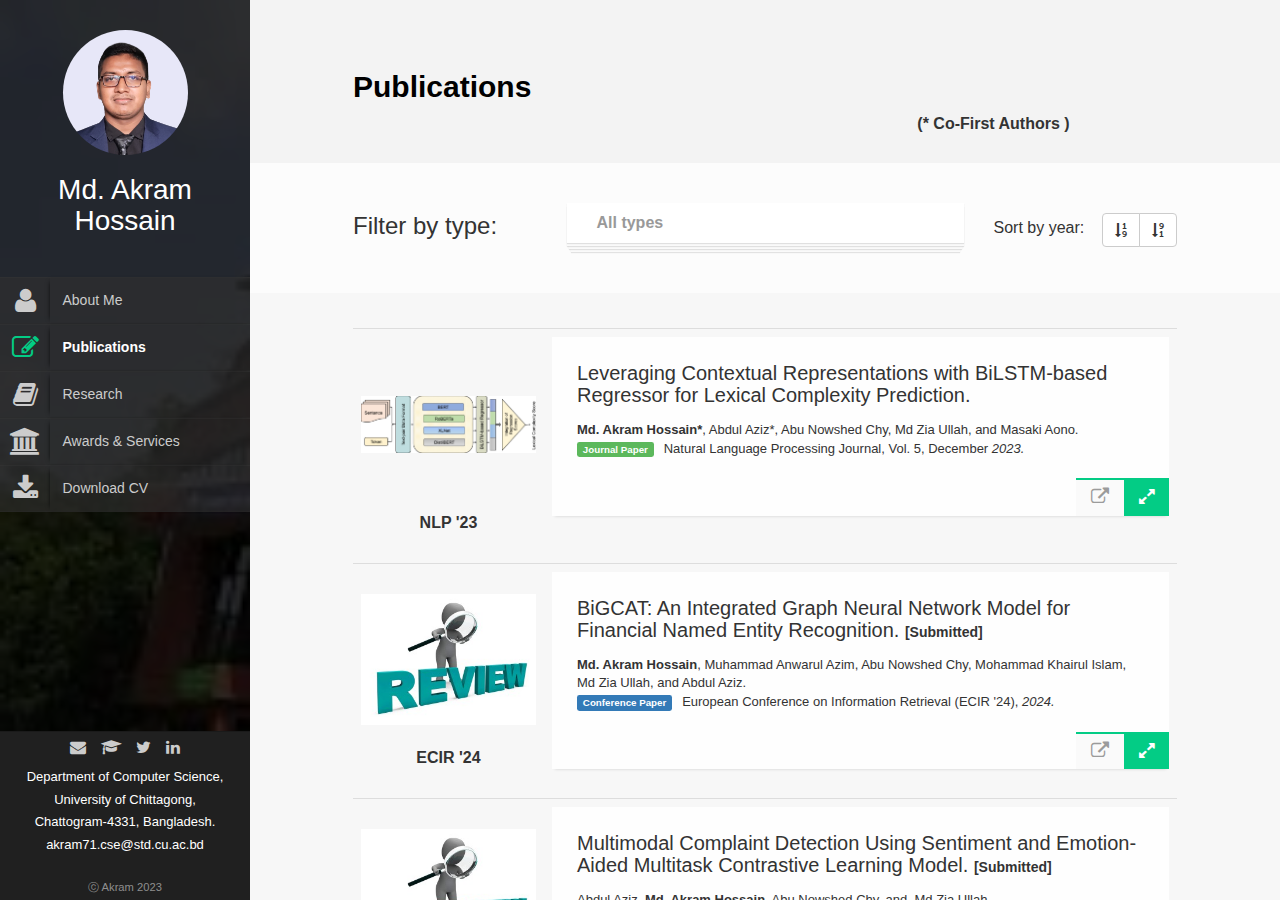
==== commit 2618cb1e: "clean images" ====
--- a/publication.html
+++ b/publication.html
@@ -148,7 +148,8 @@
                                 akram71.cse@std.cu.ac.bd </br>
                             </font>
                             </br>
-                        </div>                    
+                        </div>  
+                        <div id="copyright">ⓒ Akram 2023</div>                  
                         </div>
                         <!-- /Sidebar footer -->
                     </div>
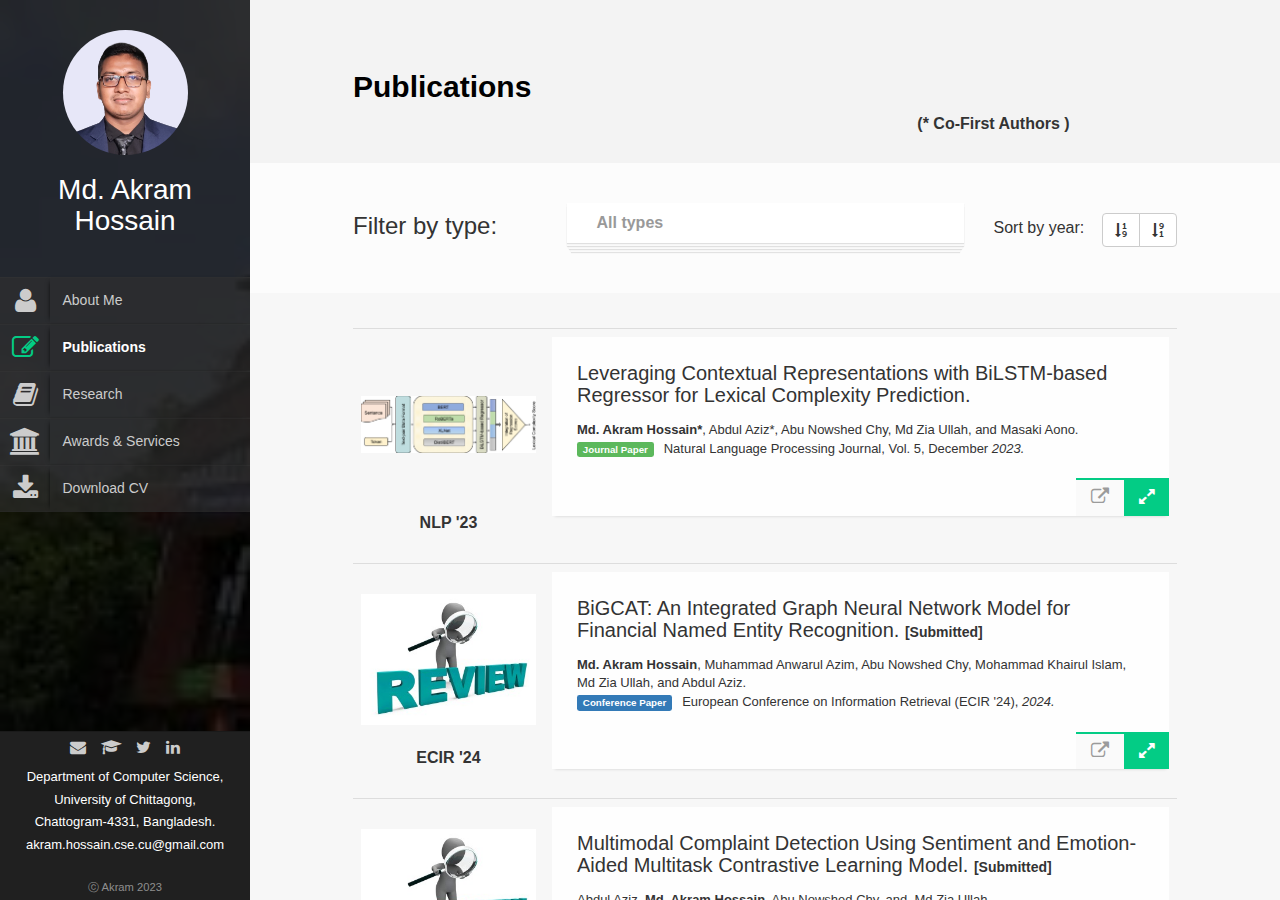
==== commit e17314f7: "update image and Email" ====
--- a/publication.html
+++ b/publication.html
@@ -145,7 +145,7 @@
                                 Department of Computer Science, </br>
                                 University of Chittagong, </br>
                                 Chattogram-4331, Bangladesh. </br>
-                                akram71.cse@std.cu.ac.bd </br>
+                                akram.hossain.cse.cu@gmail.com </br>
                             </font>
                             </br>
                         </div>  
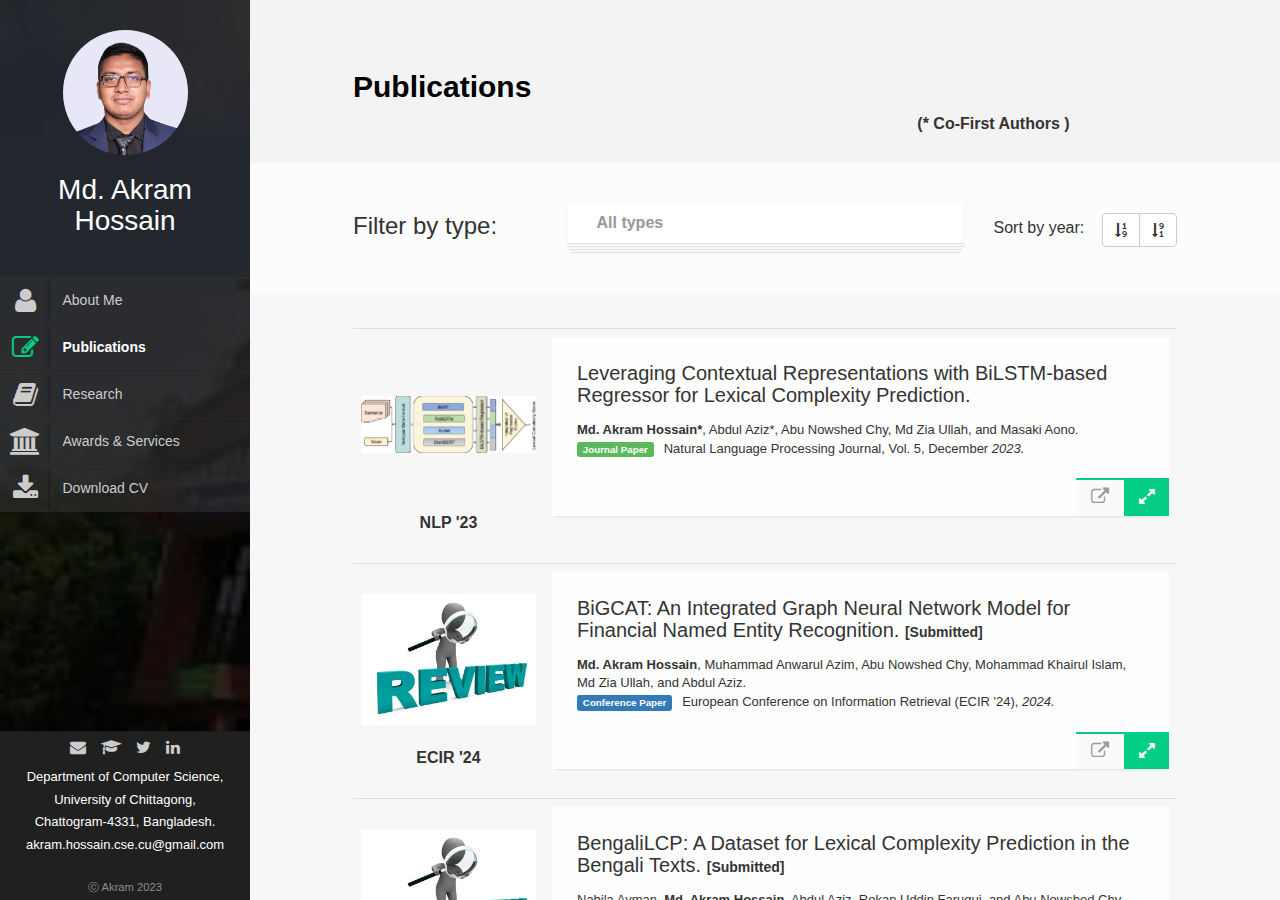
==== commit f40602b3: "update cv and publication" ====
--- a/publication.html
+++ b/publication.html
@@ -291,6 +291,45 @@
                                                         </td>
                                                     </tr>
                                                     </table>
+                                                </div> 
+
+                                                <div class="item mix cpaper" data-year="2023.10">
+                                                    <table class="table papers" style="margin-top: 15px;">
+                                                    <tr>
+                                                        <td><div class="pub_cont centerImage"><img class="fill-horiz" src="img/pubs/inreview.jpg"></div><center><strong>LREC-COOLING '24</strong></center>
+                                                        <!-- <div class="pub_cont centerImage"></div> -->
+                                                        </td>
+                                                        <td>
+                                                            <div class="pubmain">
+                                                                <div class="pubassets">
+                                                                    
+                                                                    <a href="#" class="pubcollapse">
+                                                                        <i class="fa fa-expand"></i>
+                                                                    </a>
+                                                                    <a href="#" class="tooltips" title="External link" target="_blank">
+                                                                        <i class="fa fa-external-link"></i>
+                                                                    </a>
+                                                                    <!-- <a href="https://pnas.altmetric.com/details/20836560/news" class="tooltips" title="News Media" target="_blank">
+                                                                        <i class="fa fa-newspaper-o"></i>
+                                                                    </a>     -->                                                                
+                                                                    <!-- <a href="http://www.pnas.org/content/114/25/6521.full.pdf" class="tooltips" title="Download" target="_blank">
+                                                                        <i class="fa fa-cloud-download"></i>
+                                                                    </a> -->
+                                                                    
+                                                                </div>
+
+                                                                <h4 class="pubtitle">BengaliLCP: A Dataset for Lexical Complexity Prediction in the Bengali Texts. <span class="custom-h6"><strong>[Submitted]</strong></span></h4>
+                                                                <div class="pubauthor">Nabila Ayman, <strong>Md. Akram Hossain</strong>, Abdul Aziz, Rokan Uddin Faruqui, and Abu Nowshed Chy.</div>
+                                                                <div class="pubcite"><span class="label label-primary">Conference Paper</span>LREC-COOLING, <em>2024.</em></div>
+                                                                </br>
+                                                            </div>
+                                                            <div class="pubdetails">
+                                                                <h4>Abstract</h4>
+                                                                <!-- <p>Metaphors are widely used in political rhetoric as an effective framing device. While the efficacy of specific metaphors such as the war metaphor in political discourse has been documented before, those studies often rely on small number of hand-coded instances of metaphor use. Larger-scale topic-agnostic studies are required to establish the general persuasiveness of metaphors as a device, and to shed light on the broader patterns that guide their persuasiveness. In this paper, we present a large-scale data-driven study of metaphors used in political discourse. We conduct this study on a publicly available dataset of over 85K posts made by 412 US politicians in their Facebook public pages, up until Feb 2017. Our contributions are threefold: we show evidence that metaphor use correlates with ideological leanings in complex ways that depend on concurrent political events such as winning or losing elections; we show that posts with metaphors elicit more engagement from their audience overall even after controlling for various socio-political factors such as gender and political party affiliation; and finally, we demonstrate that metaphoricity is indeed the reason for increased engagement of posts, through a fine-grained linguistic analysis of metaphorical vs. literal usages of 513 words across 70K posts.</p> -->
+                                                            </div>
+                                                        </td>
+                                                    </tr>
+                                                    </table>
                                                 </div>  
 
                                                 <div class="item mix cpaper" data-year="2023.10">
@@ -384,7 +423,7 @@
                                                                     <a href="#" class="pubcollapse">
                                                                         <i class="fa fa-expand"></i>
                                                                     </a>
-                                                                    <a href="https://www.dei.unipd.it/~faggioli/temp/CLEF2023-proceedings/paper-024.pdf" class="tooltips" title="External link" target="_blank">
+                                                                    <a href="https://ceur-ws.org/Vol-3497/paper-024.pdf" class="tooltips" title="External link" target="_blank">
                                                                         <i class="fa fa-external-link"></i>
                                                                     </a>
                                                                     <!-- <a href="https://pnas.altmetric.com/details/20836560/news" class="tooltips" title="News Media" target="_blank">
@@ -404,6 +443,84 @@
                                                             <div class="pubdetails">
                                                                 <h4>Abstract</h4>
                                                                 <p>Check-worthiness is identifying verifiable factual claims present or not in content. It might be beneficial to automatically verify the political discourses, social media posts, and newspaper content. However, the multifaceted nature and hidden meaning of the content make it difficult to automatically identify the factual claims. To address these challenges, CheckThat! 2023 introduced a task to build automatic Check-worthiness classifiers in tweets with multimodal and multigenre settings. This paper presented our participation in CheckThat! 2023 Task 1. We perform fine-tuning on language-specific and vision pretrained transformer models to extract the visual-contextualized or contextualized features representation for the multimodal and multigenre check-worthiness task. We add a BiLSTM layer on top of the contextual features and concatenate it with the other visual or contextualized features to get an enrich unified representation. Later, we employ a multi-sample dropout strategy to predict a more accurate class label. Experimental results show that our proposed method achieved competitive performance among the participants and obtained 1st place in the multimodal Arabic check-worthiness task.</p>
+                                                            </div>
+                                                        </td>
+                                                    </tr>
+                                                    </table>
+                                                </div>
+
+                                                <div class="item mix wpaper" data-year="2023.9">
+                                                    <table class="table papers" style="margin-top: 15px;">
+                                                    <tr>
+                                                        <td><div class="pub_cont centerImage"><img class="fill-horiz" src="img/pubs/case2023.JPG"></div><center><strong>CASE '23</strong></center>
+                                                        <!-- <div class="pub_cont centerImage"></div> -->
+                                                        </td>
+                                                        <td>
+                                                            <div class="pubmain">
+                                                                <div class="pubassets">
+                                                                    
+                                                                    <a href="#" class="pubcollapse">
+                                                                        <i class="fa fa-expand"></i>
+                                                                    </a>
+                                                                    <a href="https://aclanthology.org/2023.case-1.15.pdf" class="tooltips" title="External link" target="_blank">
+                                                                        <i class="fa fa-external-link"></i>
+                                                                    </a>
+                                                                    <!-- <a href="https://pnas.altmetric.com/details/20836560/news" class="tooltips" title="News Media" target="_blank">
+                                                                        <i class="fa fa-newspaper-o"></i>
+                                                                    </a>     -->                                                                
+                                                                    <!-- <a href="https://aclanthology.org/2022.case-1.19.pdf" class="tooltips" title="Download" target="_blank">
+                                                                        <i class="fa fa-cloud-download"></i>
+                                                                    </a> -->
+                                                                    
+                                                                </div>
+
+                                                                <h4 class="pubtitle">CSECU-DSG@ Causal News Corpus 2023: Leveraging RoBERTa and DeBERTa Transformer Model with Contrastive Learning for Causal Event Classification. <span class="custom-h6"><strong>[3<sup>rd</sup> place]</strong></span></h4>
+                                                                <div class="pubauthor"><strong>Md. Akram Hossain</strong>, Abdul Aziz, Abu Nowshed Chy.</div>
+                                                                <div class="pubcite"><span class="label label-warning">Workshop Paper</span>CASE@RANLP, <em>2023.</em></div>
+                                                                </br>
+                                                            </div>
+                                                            <div class="pubdetails">
+                                                                <h4>Abstract</h4>
+                                                                <p>Cause-effect relationships play a crucial role in human cognition, and distilling cause-effect relations from text helps in ameliorating causal networks for predictive tasks. There are many NLP applications that can benefit from this task, including natural language-based financial forecasting, text summarization, and question-answering. However, due to the lack of syntactic clues, the ambivalent semantic meaning of words, complex sentence structure, and implicit meaning of numerical entities in the text make it one of the challenging tasks in NLP. To address these challenges, CASE-2023 introduced a shared task 3 task focusing on event causality identification with causal news corpus. In this paper, we demonstrate our participant systems for this task. We leverage two transformers models including DeBERTa and Twitter-RoBERTa along with the weighted average fusion technique to tackle the challenges of subtask 1 where we need to identify whether a text belongs to either causal or not. For subtask 2 where we need to identify the cause, effect, and signal tokens from the text, we proposed a unified neural network of DeBERTa and DistilRoBERTa transformer variants with contrastive learning techniques. The experimental results showed that our proposed method achieved competitive performance among the participants’ systems.</p>
+                                                            </div>
+                                                        </td>
+                                                    </tr>
+                                                    </table>
+                                                </div>
+
+                                                <div class="item mix wpaper" data-year="2023.9">
+                                                    <table class="table papers" style="margin-top: 15px;">
+                                                    <tr>
+                                                        <td><div class="pub_cont centerImage"><img class="fill-horiz" src="img/pubs/casemh2023.JPG"></div><center><strong>CASE-MHSED '23</strong></center>
+                                                        <!-- <div class="pub_cont centerImage"></div> -->
+                                                        </td>
+                                                        <td>
+                                                            <div class="pubmain">
+                                                                <div class="pubassets">
+                                                                    
+                                                                    <a href="#" class="pubcollapse">
+                                                                        <i class="fa fa-expand"></i>
+                                                                    </a>
+                                                                    <a href="https://aclanthology.org/2023.case-1.14.pdf" class="tooltips" title="External link" target="_blank">
+                                                                        <i class="fa fa-external-link"></i>
+                                                                    </a>
+                                                                    <!-- <a href="https://pnas.altmetric.com/details/20836560/news" class="tooltips" title="News Media" target="_blank">
+                                                                        <i class="fa fa-newspaper-o"></i>
+                                                                    </a>     -->                                                                
+                                                                    <!-- <a href="https://aclanthology.org/2022.case-1.19.pdf" class="tooltips" title="Download" target="_blank">
+                                                                        <i class="fa fa-cloud-download"></i>
+                                                                    </a> -->
+                                                                    
+                                                                </div>
+
+                                                                <h4 class="pubtitle">CSECU-DSG@ Multimodal Hate Speech Event Detection 2023: Transformer-based Multimodal Hierarchical Fusion Model For Multimodal Hate Speech Detection.</h4>
+                                                                <div class="pubauthor">Abdul Aziz, <strong>Md. Akram Hossain</strong>, Abu Nowshed Chy.</div>
+                                                                <div class="pubcite"><span class="label label-warning">Workshop Paper</span>CASE@RANLP, <em>2023.</em></div>
+                                                                </br>
+                                                            </div>
+                                                            <div class="pubdetails">
+                                                                <h4>Abstract</h4>
+                                                                <p>The emergence of social media and e-commerce platforms enabled the perpetrator to spread negativity and abuse individuals or organisations worldwide rapidly. It is critical to detect hate speech in both visual and textual content so that it may be moderated or excluded from online platforms to keep it sound and safe for users. However, multimodal hate speech detection is a complex and challenging task as people sarcastically present hate speech and different modalities i.e., image and text are involved in their content. This paper describes our participation in the CASE 2023 multimodal hate speech event detection task. In this task, the objective is to automatically detect hate speech and its target from the given text-embedded image. We proposed a transformer-based multimodal hierarchical fusion model to detect hate speech present in the visual content. We jointly fine-tune a language and a vision pre-trained transformer models to extract the visual-contextualized features representation of the text-embedded image. We concatenate these features and fed them to the multi-sample dropout strategy. Moreover, the contextual feature vector is fed into the BiLSTM module and the output of the BiLSTM module also passes into the multi-sample dropout. We employed arithmetic mean fusion to fuse all sample dropout outputs that predict the final label of our proposed method. Experimental results demonstrate that our model obtains competitive performance and ranked 5th among the participants.</p>
                                                             </div>
                                                         </td>
                                                     </tr>
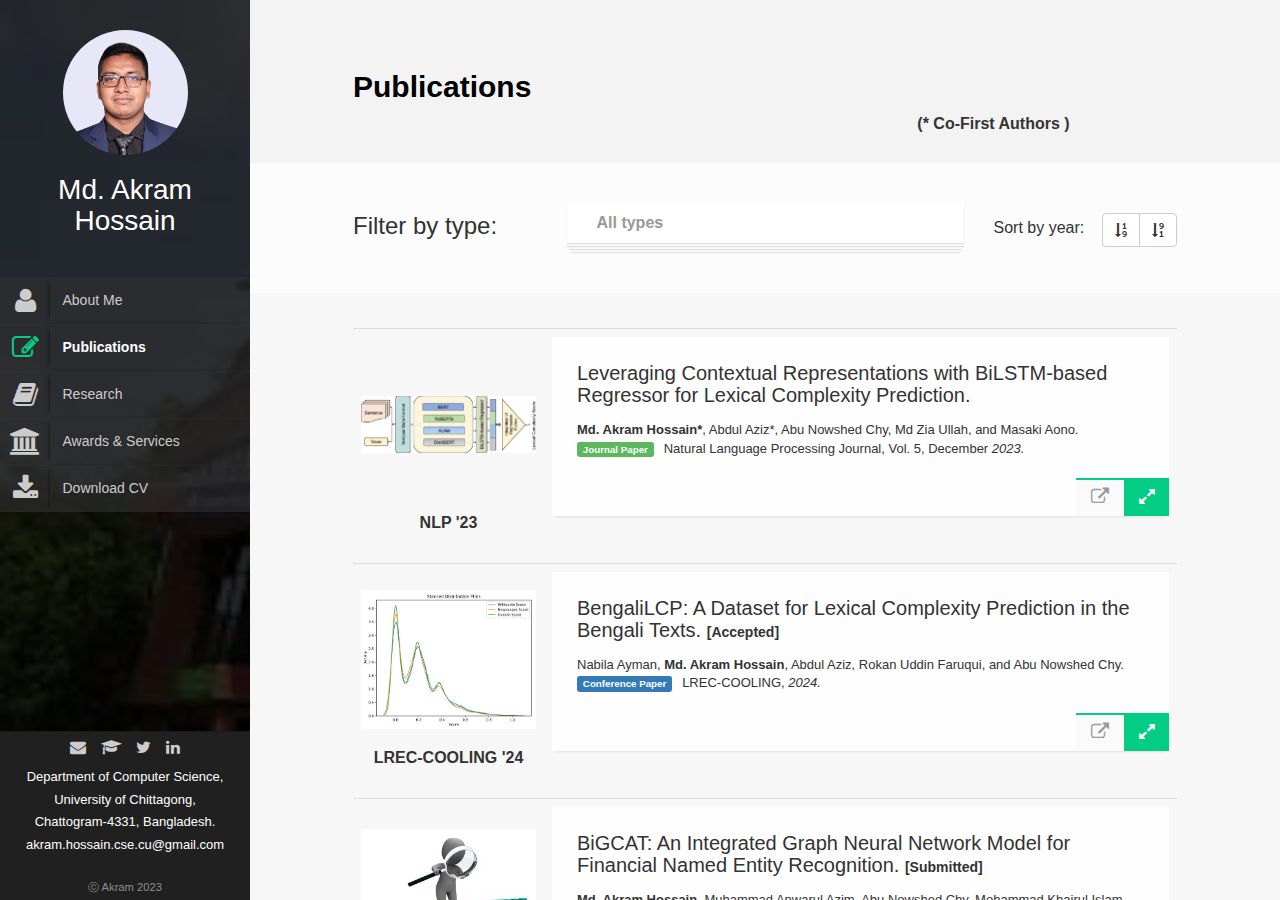
==== commit cf51005a: "update bengali lcp status" ====
--- a/publication.html
+++ b/publication.html
@@ -257,6 +257,45 @@
                                                 <div class="item mix cpaper" data-year="2023.10">
                                                     <table class="table papers" style="margin-top: 15px;">
                                                     <tr>
+                                                        <td><div class="pub_cont centerImage"><img class="fill-horiz" src="img/pubs/bengali_lcp.JPG"></div><center><strong>LREC-COOLING '24</strong></center>
+                                                        <!-- <div class="pub_cont centerImage"></div> -->
+                                                        </td>
+                                                        <td>
+                                                            <div class="pubmain">
+                                                                <div class="pubassets">
+                                                                    
+                                                                    <a href="#" class="pubcollapse">
+                                                                        <i class="fa fa-expand"></i>
+                                                                    </a>
+                                                                    <a href="#" class="tooltips" title="External link" target="_blank">
+                                                                        <i class="fa fa-external-link"></i>
+                                                                    </a>
+                                                                    <!-- <a href="https://pnas.altmetric.com/details/20836560/news" class="tooltips" title="News Media" target="_blank">
+                                                                        <i class="fa fa-newspaper-o"></i>
+                                                                    </a>     -->                                                                
+                                                                    <!-- <a href="http://www.pnas.org/content/114/25/6521.full.pdf" class="tooltips" title="Download" target="_blank">
+                                                                        <i class="fa fa-cloud-download"></i>
+                                                                    </a> -->
+                                                                    
+                                                                </div>
+
+                                                                <h4 class="pubtitle">BengaliLCP: A Dataset for Lexical Complexity Prediction in the Bengali Texts. <span class="custom-h6"><strong>[Accepted]</strong></span></h4>
+                                                                <div class="pubauthor">Nabila Ayman, <strong>Md. Akram Hossain</strong>, Abdul Aziz, Rokan Uddin Faruqui, and Abu Nowshed Chy.</div>
+                                                                <div class="pubcite"><span class="label label-primary">Conference Paper</span>LREC-COOLING, <em>2024.</em></div>
+                                                                </br>
+                                                            </div>
+                                                            <div class="pubdetails">
+                                                                <h4>Abstract</h4>
+                                                                <!-- <p>Metaphors are widely used in political rhetoric as an effective framing device. While the efficacy of specific metaphors such as the war metaphor in political discourse has been documented before, those studies often rely on small number of hand-coded instances of metaphor use. Larger-scale topic-agnostic studies are required to establish the general persuasiveness of metaphors as a device, and to shed light on the broader patterns that guide their persuasiveness. In this paper, we present a large-scale data-driven study of metaphors used in political discourse. We conduct this study on a publicly available dataset of over 85K posts made by 412 US politicians in their Facebook public pages, up until Feb 2017. Our contributions are threefold: we show evidence that metaphor use correlates with ideological leanings in complex ways that depend on concurrent political events such as winning or losing elections; we show that posts with metaphors elicit more engagement from their audience overall even after controlling for various socio-political factors such as gender and political party affiliation; and finally, we demonstrate that metaphoricity is indeed the reason for increased engagement of posts, through a fine-grained linguistic analysis of metaphorical vs. literal usages of 513 words across 70K posts.</p> -->
+                                                            </div>
+                                                        </td>
+                                                    </tr>
+                                                    </table>
+                                                </div>
+
+                                                <div class="item mix cpaper" data-year="2023.10">
+                                                    <table class="table papers" style="margin-top: 15px;">
+                                                    <tr>
                                                         <td><div class="pub_cont centerImage"><img class="fill-horiz" src="img/pubs/inreview.jpg"></div><center><strong>ECIR '24</strong></center>
                                                         <!-- <div class="pub_cont centerImage"></div> -->
                                                         </td>
@@ -292,45 +331,7 @@
                                                     </tr>
                                                     </table>
                                                 </div> 
-
-                                                <div class="item mix cpaper" data-year="2023.10">
-                                                    <table class="table papers" style="margin-top: 15px;">
-                                                    <tr>
-                                                        <td><div class="pub_cont centerImage"><img class="fill-horiz" src="img/pubs/inreview.jpg"></div><center><strong>LREC-COOLING '24</strong></center>
-                                                        <!-- <div class="pub_cont centerImage"></div> -->
-                                                        </td>
-                                                        <td>
-                                                            <div class="pubmain">
-                                                                <div class="pubassets">
-                                                                    
-                                                                    <a href="#" class="pubcollapse">
-                                                                        <i class="fa fa-expand"></i>
-                                                                    </a>
-                                                                    <a href="#" class="tooltips" title="External link" target="_blank">
-                                                                        <i class="fa fa-external-link"></i>
-                                                                    </a>
-                                                                    <!-- <a href="https://pnas.altmetric.com/details/20836560/news" class="tooltips" title="News Media" target="_blank">
-                                                                        <i class="fa fa-newspaper-o"></i>
-                                                                    </a>     -->                                                                
-                                                                    <!-- <a href="http://www.pnas.org/content/114/25/6521.full.pdf" class="tooltips" title="Download" target="_blank">
-                                                                        <i class="fa fa-cloud-download"></i>
-                                                                    </a> -->
-                                                                    
-                                                                </div>
-
-                                                                <h4 class="pubtitle">BengaliLCP: A Dataset for Lexical Complexity Prediction in the Bengali Texts. <span class="custom-h6"><strong>[Submitted]</strong></span></h4>
-                                                                <div class="pubauthor">Nabila Ayman, <strong>Md. Akram Hossain</strong>, Abdul Aziz, Rokan Uddin Faruqui, and Abu Nowshed Chy.</div>
-                                                                <div class="pubcite"><span class="label label-primary">Conference Paper</span>LREC-COOLING, <em>2024.</em></div>
-                                                                </br>
-                                                            </div>
-                                                            <div class="pubdetails">
-                                                                <h4>Abstract</h4>
-                                                                <!-- <p>Metaphors are widely used in political rhetoric as an effective framing device. While the efficacy of specific metaphors such as the war metaphor in political discourse has been documented before, those studies often rely on small number of hand-coded instances of metaphor use. Larger-scale topic-agnostic studies are required to establish the general persuasiveness of metaphors as a device, and to shed light on the broader patterns that guide their persuasiveness. In this paper, we present a large-scale data-driven study of metaphors used in political discourse. We conduct this study on a publicly available dataset of over 85K posts made by 412 US politicians in their Facebook public pages, up until Feb 2017. Our contributions are threefold: we show evidence that metaphor use correlates with ideological leanings in complex ways that depend on concurrent political events such as winning or losing elections; we show that posts with metaphors elicit more engagement from their audience overall even after controlling for various socio-political factors such as gender and political party affiliation; and finally, we demonstrate that metaphoricity is indeed the reason for increased engagement of posts, through a fine-grained linguistic analysis of metaphorical vs. literal usages of 513 words across 70K posts.</p> -->
-                                                            </div>
-                                                        </td>
-                                                    </tr>
-                                                    </table>
-                                                </div>  
+  
 
                                                 <div class="item mix cpaper" data-year="2023.10">
                                                     <table class="table papers" style="margin-top: 15px;">
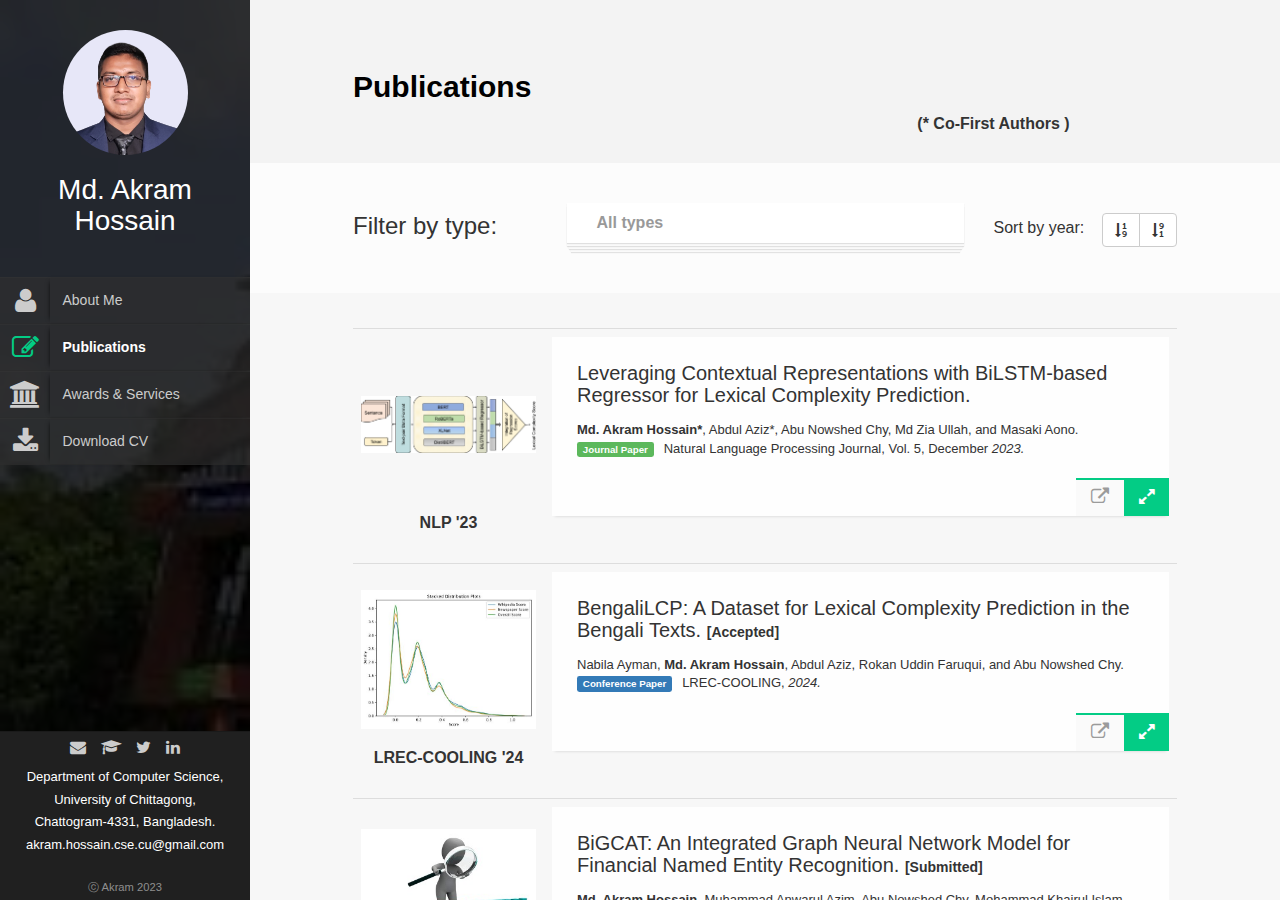
==== commit 973ac9ff: "temporary shut down research tab" ====
--- a/publication.html
+++ b/publication.html
@@ -92,12 +92,12 @@
                                   </a>
                                 </li> 
 
-                                <li>
+                                <!-- <li>
                                     <a href="research.html">
                                       <i class="fa fa-book"></i>
                                       <div class="text">Research</div>
                                     </a>
-                                </li>
+                                </li> -->
 
                                 <li>
                                   <a href="talks.html">
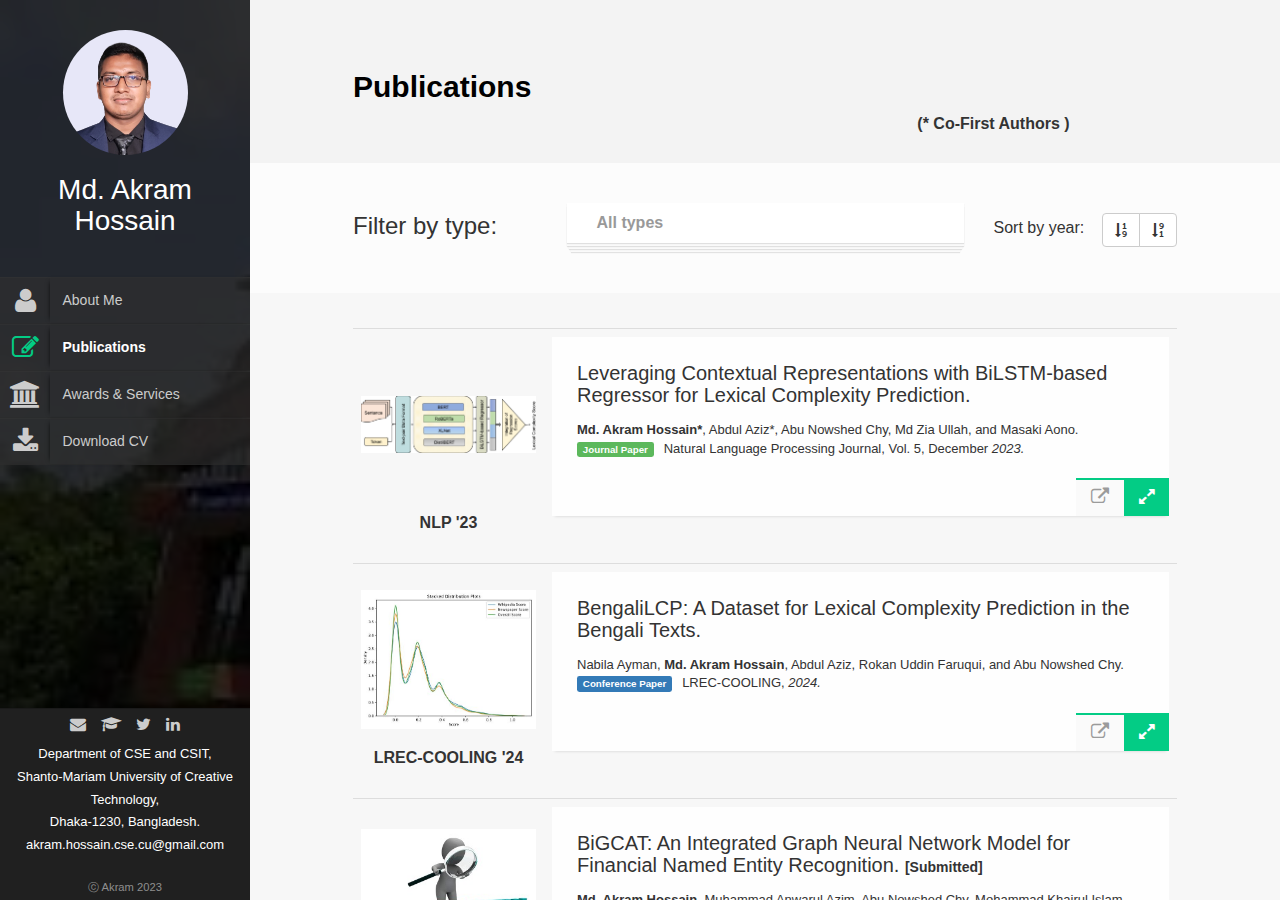
==== commit 6ac615c3: "update 26th march 2025" ====
--- a/publication.html
+++ b/publication.html
@@ -142,9 +142,9 @@
                             </div>
                         <div>
                             <font size="2.5" color="white">
-                                Department of Computer Science, </br>
-                                University of Chittagong, </br>
-                                Chattogram-4331, Bangladesh. </br>
+                                Department of CSE and CSIT, </br>
+                                Shanto-Mariam University of Creative Technology, </br>
+                                Dhaka-1230, Bangladesh. </br>
                                 akram.hossain.cse.cu@gmail.com </br>
                             </font>
                             </br>
@@ -267,7 +267,7 @@
                                                                     <a href="#" class="pubcollapse">
                                                                         <i class="fa fa-expand"></i>
                                                                     </a>
-                                                                    <a href="#" class="tooltips" title="External link" target="_blank">
+                                                                    <a href="https://aclanthology.org/2024.lrec-main.200/" class="tooltips" title="External link" target="_blank">
                                                                         <i class="fa fa-external-link"></i>
                                                                     </a>
                                                                     <!-- <a href="https://pnas.altmetric.com/details/20836560/news" class="tooltips" title="News Media" target="_blank">
@@ -279,13 +279,14 @@
                                                                     
                                                                 </div>
 
-                                                                <h4 class="pubtitle">BengaliLCP: A Dataset for Lexical Complexity Prediction in the Bengali Texts. <span class="custom-h6"><strong>[Accepted]</strong></span></h4>
+                                                                <h4 class="pubtitle">BengaliLCP: A Dataset for Lexical Complexity Prediction in the Bengali Texts.</h4>
                                                                 <div class="pubauthor">Nabila Ayman, <strong>Md. Akram Hossain</strong>, Abdul Aziz, Rokan Uddin Faruqui, and Abu Nowshed Chy.</div>
                                                                 <div class="pubcite"><span class="label label-primary">Conference Paper</span>LREC-COOLING, <em>2024.</em></div>
                                                                 </br>
                                                             </div>
                                                             <div class="pubdetails">
                                                                 <h4>Abstract</h4>
+                                                                <p>Encountering intricate or ambiguous terms within a sentence produces distress for the reader during comprehension. Lexical Complexity Prediction (LCP) deals with predicting the complexity score of a word or a phrase considering its context. This task poses several challenges including ambiguity, context sensitivity, and subjectivity in perceiving complexity. Despite having 300 million native speakers and ranking as the seventh most spoken language in the world, Bengali falls behind in the research on lexical complexity when compared to other languages. To bridge this gap, we introduce the first annotated Bengali dataset, that assists in performing the task of LCP in this language. Besides, we propose a transformer-based deep neural approach with a pairwise multi-head attention mechanism and LSTM model to predict the lexical complexity of Bengali tokens. The outcomes demonstrate that the proposed neural approach outperformed the existing state-of-the-art models for the Bengali language.</p>
                                                                 <!-- <p>Metaphors are widely used in political rhetoric as an effective framing device. While the efficacy of specific metaphors such as the war metaphor in political discourse has been documented before, those studies often rely on small number of hand-coded instances of metaphor use. Larger-scale topic-agnostic studies are required to establish the general persuasiveness of metaphors as a device, and to shed light on the broader patterns that guide their persuasiveness. In this paper, we present a large-scale data-driven study of metaphors used in political discourse. We conduct this study on a publicly available dataset of over 85K posts made by 412 US politicians in their Facebook public pages, up until Feb 2017. Our contributions are threefold: we show evidence that metaphor use correlates with ideological leanings in complex ways that depend on concurrent political events such as winning or losing elections; we show that posts with metaphors elicit more engagement from their audience overall even after controlling for various socio-political factors such as gender and political party affiliation; and finally, we demonstrate that metaphoricity is indeed the reason for increased engagement of posts, through a fine-grained linguistic analysis of metaphorical vs. literal usages of 513 words across 70K posts.</p> -->
                                                             </div>
                                                         </td>
